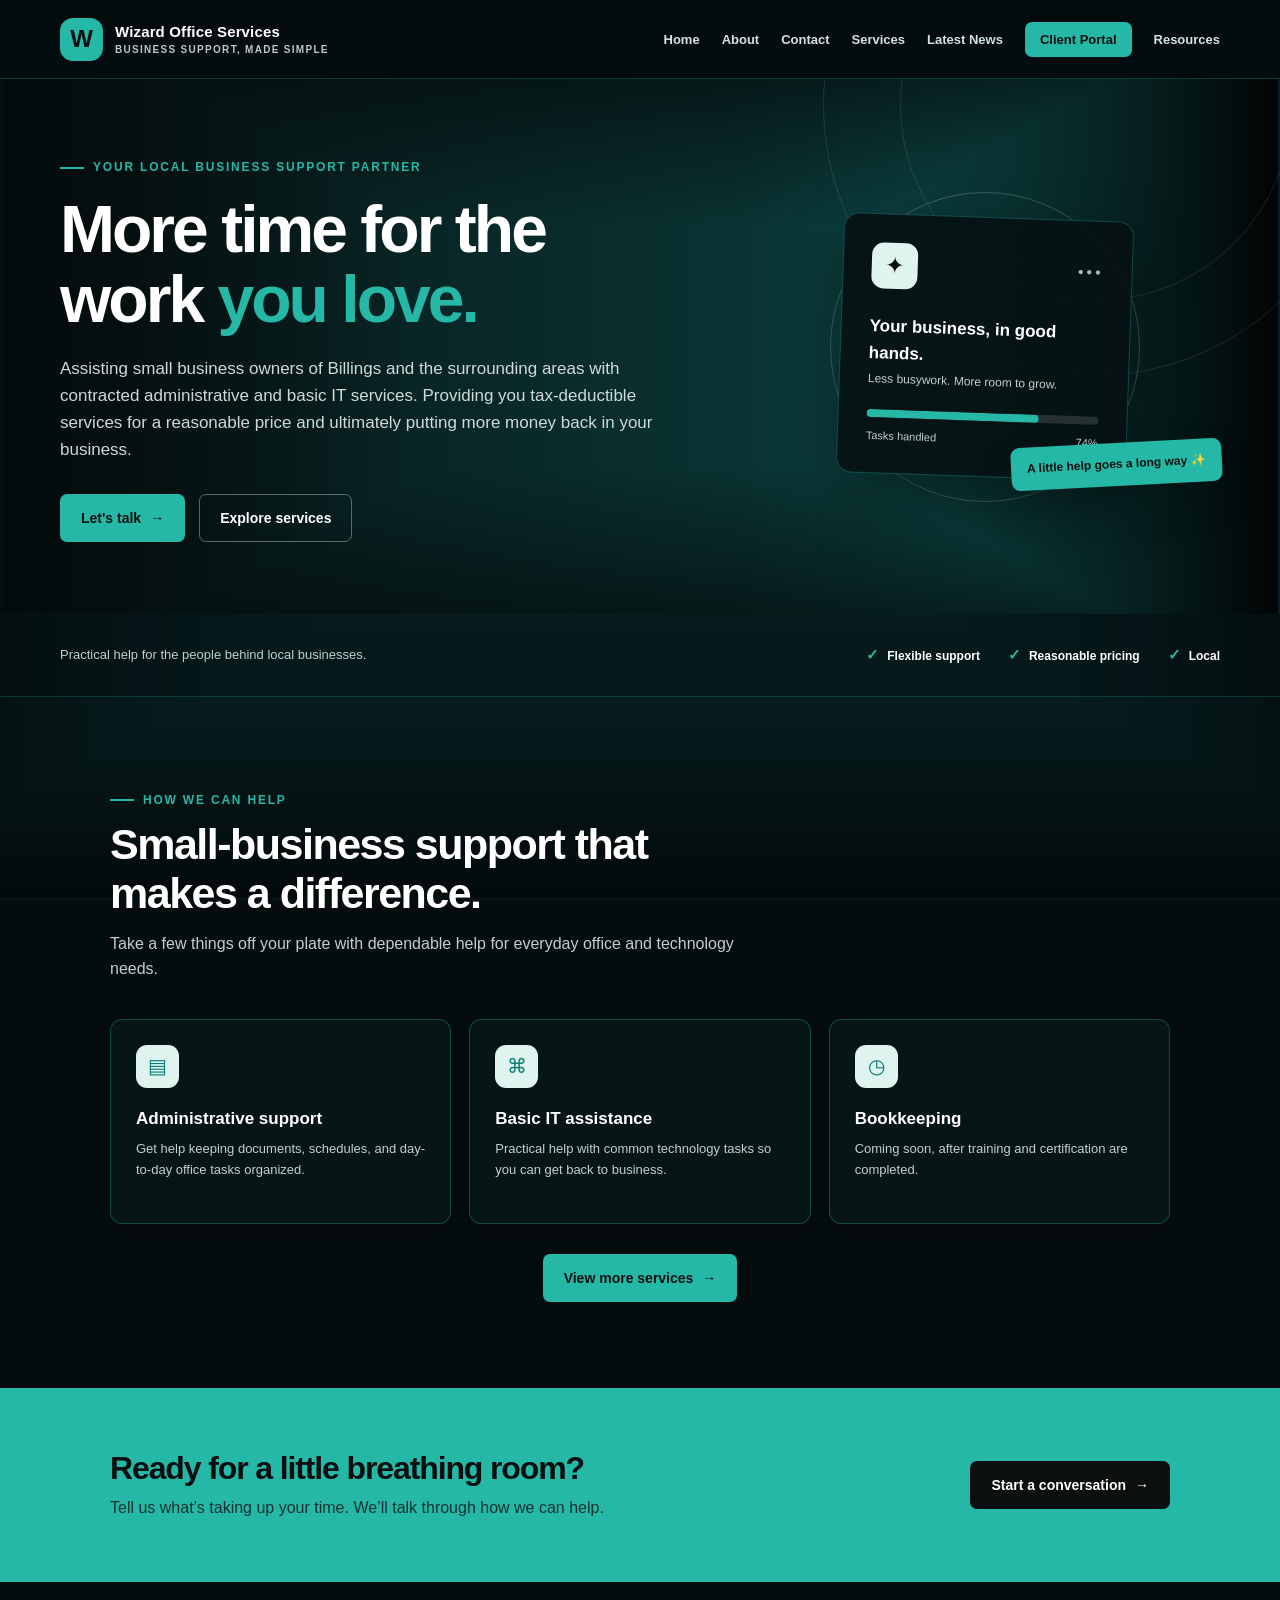
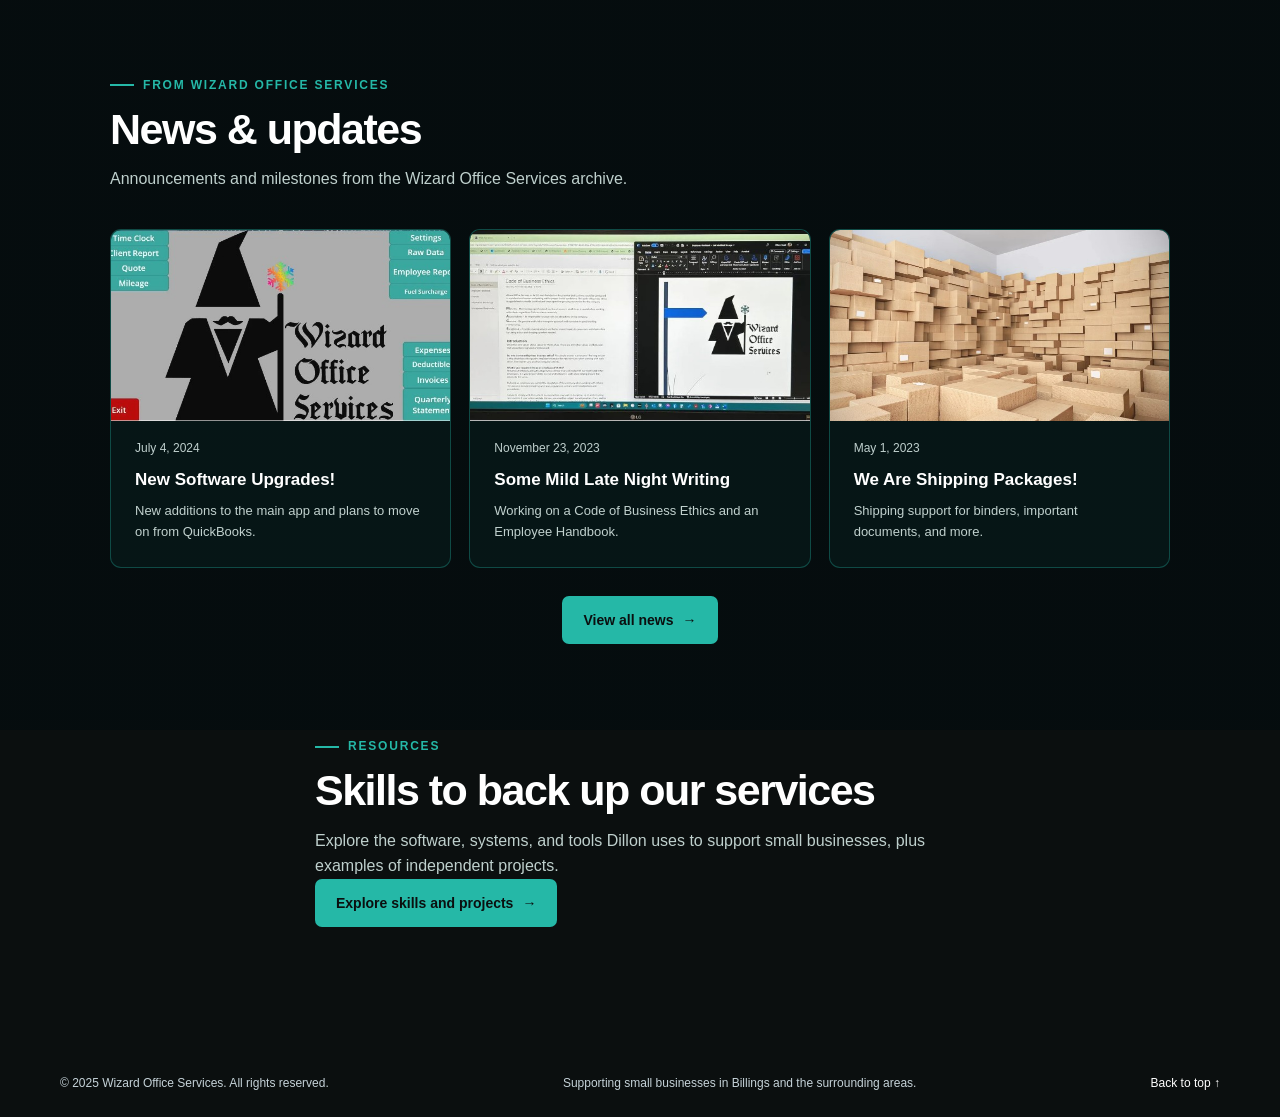
==== index.html @ 4bf874f5 "Add files via upload" ====
<!DOCTYPE html>
<html lang="en">
<head>
	<meta charset="UTF-8">
	<meta name="viewport" content="width=device-width, initial-scale=1.0">
	<meta name="theme-color" content="#0b0f0f">
	<meta name="description" content="Practical, reasonably priced administrative and basic IT support for small businesses in Billings and the surrounding areas.">
	<title>Wizard Office Services | Support for Small Business</title>
	<style>
		:root {
			--navy: #0b0f0f;
			--teal: #25b8a7;
			--ink: #161d1c;
			--muted: #64706f;
			--paper: #f4f7f6;
			--white: #fff;
			--line: #dce7e4;
			--shadow: 0 18px 45px rgba(0, 0, 0, .12);
		}
		* { box-sizing: border-box; }
		html { scroll-behavior: smooth; scroll-padding-top: 90px; }
		body { margin: 0; color: #edf7f5; background: var(--navy) url("assets/Webbgrd1.png") center / cover fixed; font-family: "Segoe UI", Arial, sans-serif; line-height: 1.6; }
		a { color: inherit; }
		.topbar { position: sticky; top: 0; z-index: 10; background: rgba(4,12,14,.94); border-bottom: 1px solid rgba(37,184,167,.28); backdrop-filter: blur(12px); }
		.nav-wrap { width: min(1160px, calc(100% - 48px)); min-height: 78px; margin: auto; display: flex; align-items: center; justify-content: space-between; gap: 24px; }
		.brand { display: flex; align-items: center; gap: 12px; text-decoration: none; flex-shrink: 0; }
		.brand-mark { width: 43px; height: 43px; display: grid; place-items: center; border-radius: 13px; color: var(--navy); background: var(--teal); font-size: 24px; font-weight: 800; }
		.brand-name { color: var(--white); font-size: 15px; font-weight: 800; line-height: 1.15; letter-spacing: .01em; }
		.brand-name span { display: block; margin-top: 4px; color: #b7cac6; font-size: 10px; font-weight: 600; letter-spacing: .13em; text-transform: uppercase; }
		.nav-links { display: flex; align-items: center; gap: 22px; margin: 0; padding: 0; list-style: none; }
		.nav-links a { color: #d5e3e0; font-size: 13px; font-weight: 650; text-decoration: none; white-space: nowrap; transition: color .2s; }
		.nav-links a:hover, .nav-links a:focus-visible { color: var(--teal); }
		.nav-links .portal-link { padding: 10px 15px; color: var(--navy); background: var(--teal); border-radius: 7px; }
		.nav-links .portal-link:hover, .nav-links .portal-link:focus-visible { color: var(--navy); background: var(--teal); }
		.hero { position: relative; overflow: hidden; color: var(--white); background-color: var(--navy); background-image: linear-gradient(90deg, rgba(5,12,13,.92) 0%, rgba(5,12,13,.68) 58%, rgba(5,12,13,.28) 100%), url("assets/Webbgrd1.png"); background-position: center; background-size: cover; }
		.hero::before, .hero::after { position: absolute; content: ""; border: 1px solid rgba(255,255,255,.1); border-radius: 50%; pointer-events: none; }
		.hero::before { width: 540px; height: 540px; right: -85px; top: -245px; }
		.hero::after { width: 390px; height: 390px; right: -12px; top: -170px; }
		.hero-inner { position: relative; z-index: 1; width: min(1160px, calc(100% - 48px)); min-height: 510px; margin: auto; display: grid; grid-template-columns: 1.15fr .85fr; align-items: center; gap: 54px; padding: 72px 0; }
		.eyebrow { display: inline-flex; align-items: center; gap: 9px; color: var(--teal); font-size: 12px; font-weight: 750; letter-spacing: .15em; text-transform: uppercase; }
		.eyebrow::before { width: 24px; height: 2px; content: ""; background: currentColor; }
		h1 { max-width: 650px; margin: 17px 0 20px; font-size: clamp(42px, 5.2vw, 66px); line-height: 1.06; letter-spacing: -.045em; }
		h1 em { color: var(--teal); font-style: normal; }
		.hero-copy { max-width: 600px; margin: 0; color: #cfdad8; font-size: 17px; }
		.hero-actions { display: flex; flex-wrap: wrap; align-items: center; gap: 14px; margin-top: 31px; }
		.button { display: inline-flex; min-height: 48px; align-items: center; justify-content: center; gap: 9px; padding: 0 20px; border: 1px solid transparent; border-radius: 7px; font-size: 14px; font-weight: 750; text-decoration: none; transition: transform .2s, background .2s; }
		.button:hover { transform: translateY(-2px); }
		.button-gold { color: var(--navy); background: var(--teal); }
		.button-gold:hover { background: #70d5c7; }
		.button-outline { color: var(--white); border-color: rgba(255,255,255,.34); }
		.button-outline:hover { background: rgba(255,255,255,.09); }
		.hero-art { position: relative; min-height: 340px; display: grid; place-items: center; }
		.orbit { position: absolute; width: 310px; height: 310px; border: 1px solid rgba(255,255,255,.2); border-radius: 50%; }
		.orbit::before, .orbit::after { position: absolute; content: ""; border: 1px solid rgba(255,255,255,.13); border-radius: 50%; }
		.orbit::before { inset: 30px; }.orbit::after { inset: 62px; }
		.art-card { position: relative; width: min(290px, 85%); padding: 28px; color: var(--white); background: rgba(7,18,19,.92); border: 1px solid rgba(37,184,167,.32); border-radius: 15px; box-shadow: 0 25px 60px rgba(0,0,0,.35); transform: rotate(2deg); }
		.art-top { display: flex; align-items: center; justify-content: space-between; margin-bottom: 24px; }
		.art-icon { width: 46px; height: 46px; display: grid; place-items: center; color: var(--navy); background: #dff4ef; border-radius: 12px; font-size: 23px; }
		.art-dots { color: #a7b5bb; letter-spacing: 3px; }
		.art-card strong { display: block; font-size: 17px; }
		.art-card p { margin: 3px 0 20px; color: #bfd0cd; font-size: 12px; }
		.progress { height: 8px; overflow: hidden; background: rgba(255,255,255,.12); border-radius: 8px; }
		.progress span { display: block; width: 74%; height: 100%; background: var(--teal); border-radius: inherit; }
		.art-foot { display: flex; justify-content: space-between; margin-top: 10px; color: #bfd0cd; font-size: 11px; }
		.floating-note { position: absolute; right: -2px; bottom: 30px; padding: 12px 16px; color: var(--navy); background: var(--teal); border-radius: 9px; box-shadow: var(--shadow); font-size: 12px; font-weight: 750; transform: rotate(-3deg); }
		.trust-strip { background: rgba(4,12,14,.86); border-bottom: 1px solid rgba(37,184,167,.22); }
		.trust-inner { width: min(1160px, calc(100% - 48px)); min-height: 82px; margin: auto; display: flex; align-items: center; justify-content: space-between; gap: 20px; }
		.trust-inner p { margin: 0; color: #bfd0cd; font-size: 13px; }
		.trust-points { display: flex; flex-wrap: wrap; gap: 28px; color: var(--white); font-size: 12px; font-weight: 750; }
		.trust-points span::before { margin-right: 8px; color: var(--teal); content: "✓"; font-size: 15px; }
		section.content-section { padding: 86px 24px; }
		.section-inner { width: min(1060px, 100%); margin: auto; }
		.section-heading { max-width: 650px; margin-bottom: 37px; }
		.section-heading .eyebrow { color: var(--teal); }
		h2 { margin: 10px 0 12px; color: var(--white); font-size: clamp(30px, 4vw, 43px); line-height: 1.15; letter-spacing: -.035em; }
		.section-heading p { margin: 0; color: #bfd0cd; font-size: 16px; }
		.services { background: linear-gradient(rgba(4,12,14,.78), rgba(4,12,14,.78)), url("assets/Webbgrd1.png") center / cover fixed; }
		.service-grid { display: grid; grid-template-columns: repeat(3, 1fr); gap: 18px; }
		.service-card { min-height: 205px; padding: 25px; border: 1px solid rgba(37,184,167,.32); border-radius: 12px; background: rgba(8,24,24,.82); box-shadow: 0 12px 30px rgba(0,0,0,.18); transition: box-shadow .2s, transform .2s; }
		.service-card:hover { box-shadow: var(--shadow); transform: translateY(-3px); }
		.service-icon { width: 43px; height: 43px; display: grid; place-items: center; margin-bottom: 17px; color: #087c74; background: #dff4ef; border-radius: 11px; font-size: 20px; }
		.service-card h3 { margin: 0 0 7px; color: var(--white); font-size: 17px; }
		.service-card p { margin: 0; color: #c1d1ce; font-size: 13px; }
		.services-more { display: flex; justify-content: center; margin-top: 30px; }
		.services-more .button { color: var(--navy); background: var(--teal); }
		.services-more .button:hover { background: #70d5c7; }
		.cta { padding: 62px 24px; color: var(--navy); background: var(--teal); }
		.cta-inner { width: min(1060px, 100%); margin: auto; display: flex; align-items: center; justify-content: space-between; gap: 28px; }
		.cta h2 { margin: 0 0 8px; color: var(--navy); font-size: 32px; }
		.cta p { margin: 0; color: #17332f; }
		.cta .button { flex-shrink: 0; color: var(--white); background: var(--navy); }
		.resources { background: linear-gradient(rgba(4,12,14,.82), rgba(4,12,14,.82)), url("assets/Webbgrd1.png") center / cover fixed; }
		.resource-grid { display: grid; grid-template-columns: repeat(3, 1fr); gap: 18px; }
		.resource-card { overflow: hidden; padding: 24px; border: 1px solid rgba(37,184,167,.32); border-radius: 11px; background: rgba(8,24,24,.84); text-decoration: none; }
		.resource-card:hover { border-color: var(--teal); background: rgba(12,40,38,.92); }
		.resource-card img { display: block; width: calc(100% + 48px); aspect-ratio: 16 / 9; margin: -24px -24px 18px; object-fit: cover; }
		.resource-card time { display: block; margin-bottom: 8px; color: #bfcfcd; font-size: 12px; }
		.resource-card small { color: var(--teal); font-weight: 750; letter-spacing: .08em; text-transform: uppercase; }
		.resource-card h3 { margin: 8px 0; color: var(--white); font-size: 17px; }
		.resource-card p { margin: 0; color: #c1d1ce; font-size: 13px; }
		.news-more { display: flex; justify-content: center; margin-top: 28px; }
		.news-more .button { color: var(--navy); background: var(--teal); }
		footer { padding: 24px; color: #c5d2d8; background: var(--navy); }
		.footer-inner { width: min(1160px, 100%); margin: auto; display: flex; align-items: center; justify-content: space-between; gap: 18px; font-size: 12px; }
		.footer-inner p { margin: 0; }
		.footer-inner a { color: var(--white); text-decoration: none; }
		@media (max-width: 980px) {
			.nav-wrap { width: min(100% - 32px, 1160px); flex-wrap: wrap; padding: 12px 0; }
			.nav-links { order: 2; width: 100%; justify-content: center; gap: 18px; overflow-x: auto; padding: 3px 0; }
			.nav-links a { font-size: 12px; }
			.hero-inner { grid-template-columns: 1.1fr .9fr; gap: 20px; }
			.trust-inner { align-items: flex-start; flex-direction: column; justify-content: center; padding: 20px 0; }
		}
		@media (max-width: 700px) {
			html { scroll-padding-top: 116px; }
			.nav-wrap { gap: 8px; }
			.nav-links { justify-content: flex-start; gap: 17px; }
			.hero-inner { width: min(100% - 40px, 560px); grid-template-columns: 1fr; padding: 64px 0 46px; }
			.hero-art { min-height: 270px; }
			.orbit { width: 250px; height: 250px; }
			.floating-note { right: 7%; bottom: 10px; }
			.trust-inner { width: min(100% - 40px, 560px); }
			.trust-points { gap: 12px 20px; }
			section.content-section { padding: 64px 20px; }
			.service-grid, .resource-grid { grid-template-columns: 1fr; }
			.service-card { min-height: auto; }
			.cta-inner { align-items: flex-start; flex-direction: column; }
			.footer-inner { align-items: flex-start; flex-direction: column; }
		}
		@media (prefers-reduced-motion: reduce) { *, *::before, *::after { scroll-behavior: auto !important; transition-duration: .01ms !important; } }
	</style>
</head>
<body>
	<header class="topbar">
		<nav class="nav-wrap" aria-label="Main navigation">
			<a class="brand" href="#home" aria-label="Wizard Office Services home">
				<span class="brand-mark" aria-hidden="true">W</span>
				<span class="brand-name">Wizard Office Services<span>Business support, made simple</span></span>
			</a>
			<ul class="nav-links">
				<li><a href="#home">Home</a></li>
				<li><a href="about.html">About</a></li>
				<li><a href="contact.html">Contact</a></li>
				<li><a href="services.html">Services</a></li>
				<li><a href="news.html">Latest News</a></li>
				<li><a class="portal-link" href="#client-portal">Client Portal</a></li>
				<li><a href="resources.html">Resources</a></li>
			</ul>
		</nav>
	</header>

	<main>
		<section class="hero" id="home">
			<div class="hero-inner">
				<div>
					<span class="eyebrow">Your local business support partner</span>
					<h1>More time for the work <em>you love.</em></h1>
					<p class="hero-copy">Assisting small business owners of Billings and the surrounding areas with contracted administrative and basic IT services. Providing you tax-deductible services for a reasonable price and ultimately putting more money back in your business.</p>
					<div class="hero-actions">
						<a class="button button-gold" href="contact.html">Let's talk <span aria-hidden="true">→</span></a>
						<a class="button button-outline" href="#services">Explore services</a>
					</div>
				</div>
				<div class="hero-art" aria-hidden="true">
					<div class="orbit"></div>
					<div class="art-card">
						<div class="art-top"><span class="art-icon">✦</span><span class="art-dots">•••</span></div>
						<strong>Your business, in good hands.</strong>
						<p>Less busywork. More room to grow.</p>
						<div class="progress"><span></span></div>
						<div class="art-foot"><span>Tasks handled</span><span>74%</span></div>
					</div>
					<div class="floating-note">A little help goes a long way ✨</div>
				</div>
			</div>
		</section>

		<div class="trust-strip">
			<div class="trust-inner">
				<p>Practical help for the people behind local businesses.</p>
				<div class="trust-points"><span>Flexible support</span><span>Reasonable pricing</span><span>Local</span></div>
			</div>
		</div>

		<section class="content-section services" id="services">
			<div class="section-inner">
				<div class="section-heading">
					<span class="eyebrow">How we can help</span>
					<h2>Small-business support that makes a difference.</h2>
					<p>Take a few things off your plate with dependable help for everyday office and technology needs.</p>
				</div>
				<div class="service-grid">
					<article class="service-card"><span class="service-icon" aria-hidden="true">▤</span><h3>Administrative support</h3><p>Get help keeping documents, schedules, and day-to-day office tasks organized.</p></article>
					<article class="service-card"><span class="service-icon" aria-hidden="true">⌘</span><h3>Basic IT assistance</h3><p>Practical help with common technology tasks so you can get back to business.</p></article>
					<article class="service-card"><span class="service-icon" aria-hidden="true">◷</span><h3>Bookkeeping</h3><p>Coming soon, after training and certification are completed.</p></article>
				</div>
				<div class="services-more"><a class="button" href="services.html">View more services <span aria-hidden="true">→</span></a></div>
			</div>
		</section>

		<section class="cta" id="client-portal">
			<div class="cta-inner">
				<div><h2>Ready for a little breathing room?</h2><p>Tell us what’s taking up your time. We’ll talk through how we can help.</p></div>
				<a class="button" href="contact.html">Start a conversation <span aria-hidden="true">→</span></a>
			</div>
		</section>

		<section class="content-section resources" id="latest-news">
			<div class="section-inner">
				<div class="section-heading">
					<span class="eyebrow">From Wizard Office Services</span>
					<h2>News &amp; updates</h2>
					<p>Announcements and milestones from the Wizard Office Services archive.</p>
				</div>
				<div class="resource-grid">
					<a class="resource-card" href="news.html#software-upgrades"><img src="assets/news-software.jpg" alt="" loading="lazy"><time datetime="2024-07-04">July 4, 2024</time><h3>New Software Upgrades!</h3><p>New additions to the main app and plans to move on from QuickBooks.</p></a>
					<a class="resource-card" href="news.html#late-night-writing"><img src="assets/news-handbook.jpg" alt="" loading="lazy"><time datetime="2023-11-23">November 23, 2023</time><h3>Some Mild Late Night Writing</h3><p>Working on a Code of Business Ethics and an Employee Handbook.</p></a>
					<a class="resource-card" href="news.html#shipping-packages"><img src="assets/news-shipping.jpg" alt="" loading="lazy"><time datetime="2023-05-01">May 1, 2023</time><h3>We Are Shipping Packages!</h3><p>Shipping support for binders, important documents, and more.</p></a>
				</div>
				<div class="news-more"><a class="button" href="news.html">View all news <span aria-hidden="true">→</span></a></div>
			</div>
		</section>

		<section class="content-section" id="resources" style="padding-top: 0;">
			<div class="section-inner section-heading">
				<span class="eyebrow">Resources</span>
				<h2>Skills to back up our services</h2>
				<p>Explore the software, systems, and tools Dillon uses to support small businesses, plus examples of independent projects.</p>
				<a class="button button-gold" href="resources.html">Explore skills and projects <span aria-hidden="true">→</span></a>
			</div>
		</section>

	</main>

	<footer>
		<div class="footer-inner">
			<p>© <span id="year">2025</span> Wizard Office Services. All rights reserved.</p>
			<p>Supporting small businesses in Billings and the surrounding areas.</p>
			<a href="#home">Back to top ↑</a>
		</div>
	</footer>
</body>
</html>
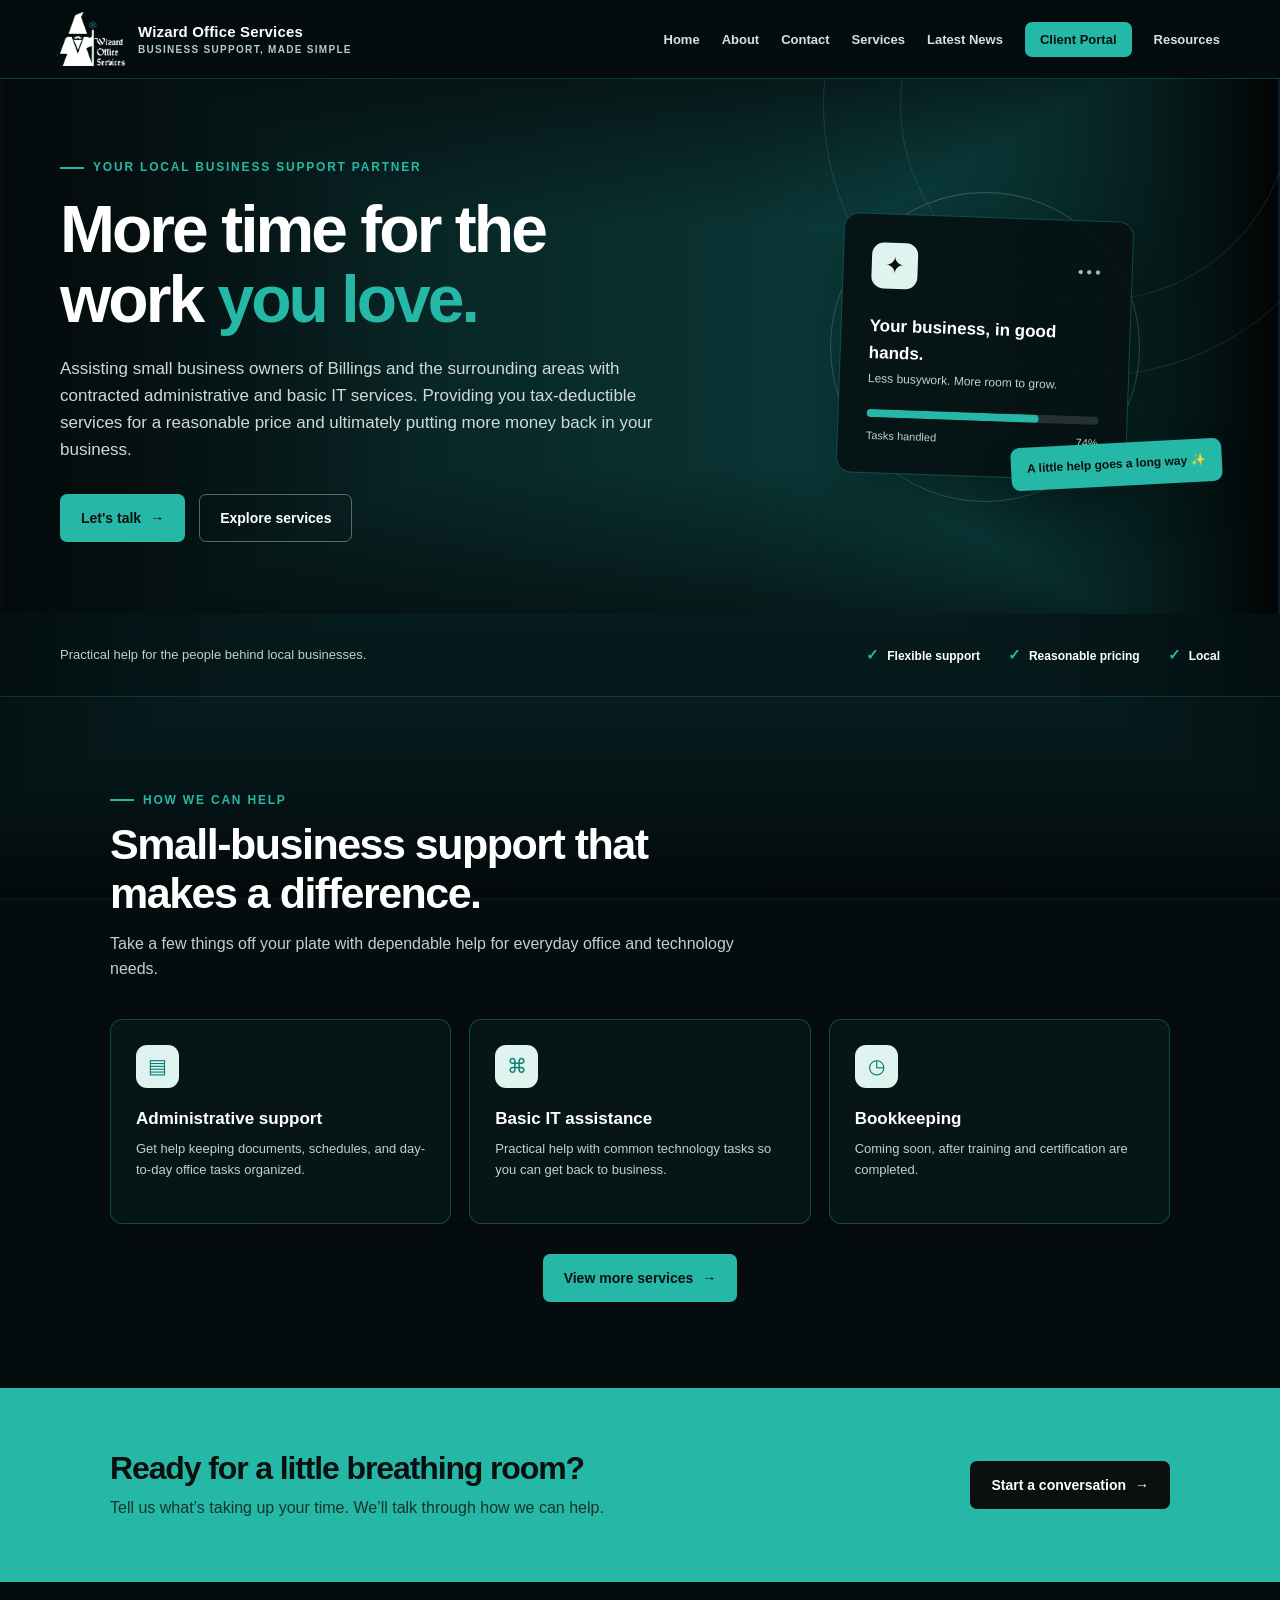
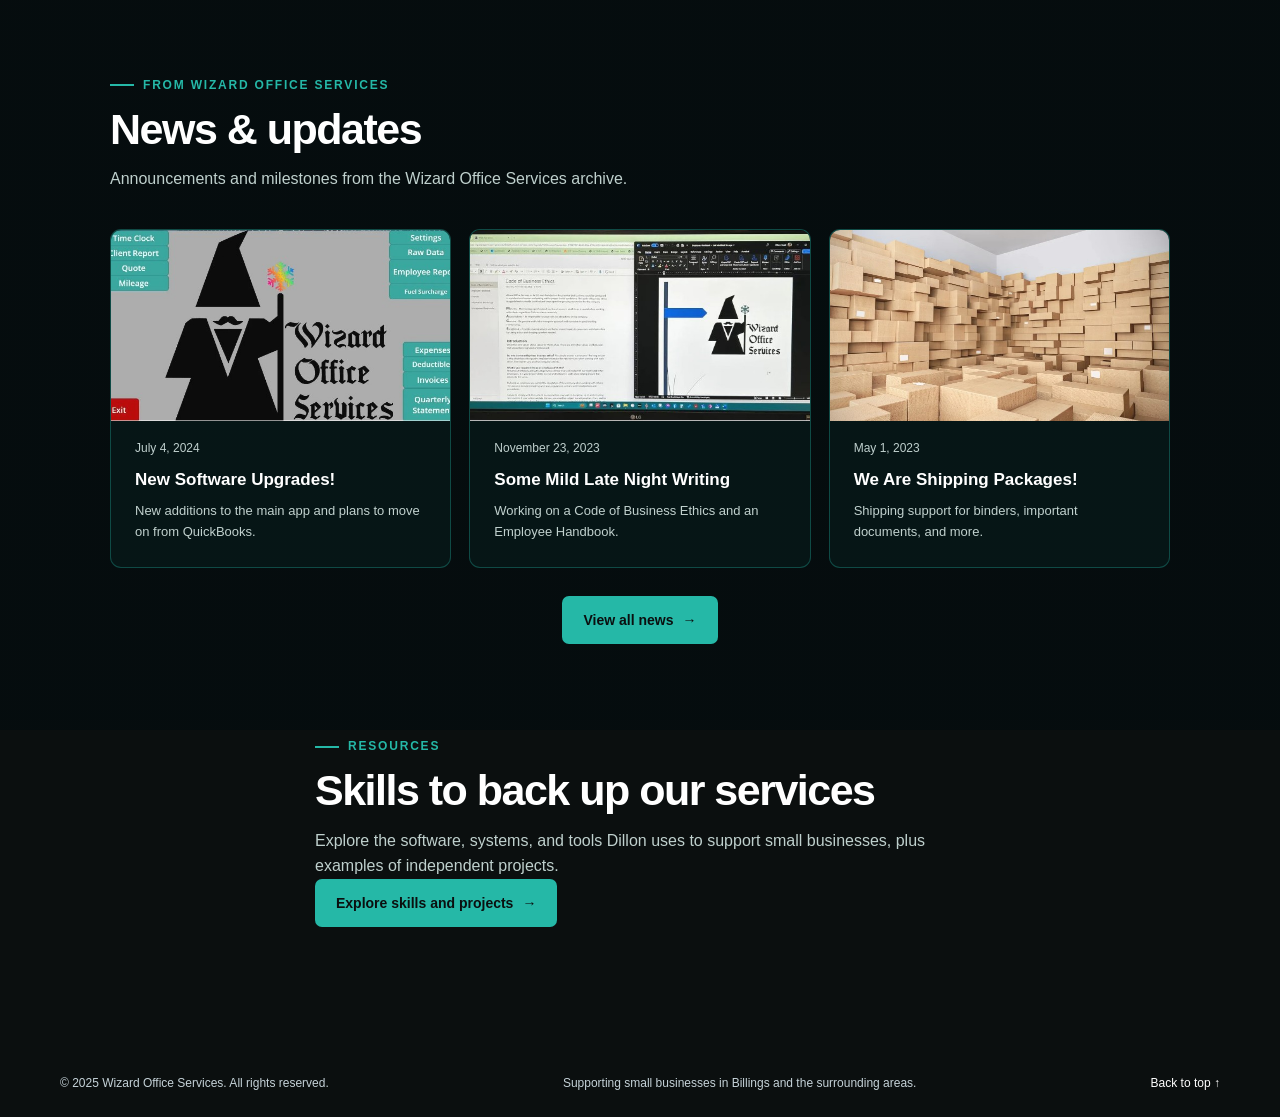
==== commit 677945b7: "Add files via upload" ====
--- a/index.html
+++ b/index.html
@@ -24,7 +24,7 @@
 		.topbar { position: sticky; top: 0; z-index: 10; background: rgba(4,12,14,.94); border-bottom: 1px solid rgba(37,184,167,.28); backdrop-filter: blur(12px); }
 		.nav-wrap { width: min(1160px, calc(100% - 48px)); min-height: 78px; margin: auto; display: flex; align-items: center; justify-content: space-between; gap: 24px; }
 		.brand { display: flex; align-items: center; gap: 12px; text-decoration: none; flex-shrink: 0; }
-		.brand-mark { width: 43px; height: 43px; display: grid; place-items: center; border-radius: 13px; color: var(--navy); background: var(--teal); font-size: 24px; font-weight: 800; }
+		.brand-logo { display: block; width: 66px; height: 54px; flex: 0 0 66px; object-fit: contain; }
 		.brand-name { color: var(--white); font-size: 15px; font-weight: 800; line-height: 1.15; letter-spacing: .01em; }
 		.brand-name span { display: block; margin-top: 4px; color: #b7cac6; font-size: 10px; font-weight: 600; letter-spacing: .13em; text-transform: uppercase; }
 		.nav-links { display: flex; align-items: center; gap: 22px; margin: 0; padding: 0; list-style: none; }
@@ -134,7 +134,7 @@
 	<header class="topbar">
 		<nav class="nav-wrap" aria-label="Main navigation">
 			<a class="brand" href="#home" aria-label="Wizard Office Services home">
-				<span class="brand-mark" aria-hidden="true">W</span>
+				<img class="brand-logo" src="assets/WBG1.png" data-logo-theme="dark" data-logo-dark="assets/WBG1.png" data-logo-dark-pride="assets/WBG%20PRIDE.png" data-logo-light="assets/BBG1.png" data-logo-light-pride="assets/BBG%20PRIDE.png" alt="">
 				<span class="brand-name">Wizard Office Services<span>Business support, made simple</span></span>
 			</a>
 			<ul class="nav-links">
@@ -143,7 +143,7 @@
 				<li><a href="contact.html">Contact</a></li>
 				<li><a href="services.html">Services</a></li>
 				<li><a href="news.html">Latest News</a></li>
-				<li><a class="portal-link" href="#client-portal">Client Portal</a></li>
+				<li><a class="portal-link" href="client.html">Client Portal</a></li>
 				<li><a href="resources.html">Resources</a></li>
 			</ul>
 		</nav>
@@ -198,7 +198,7 @@
 			</div>
 		</section>
 
-		<section class="cta" id="client-portal">
+		<section class="cta">
 			<div class="cta-inner">
 				<div><h2>Ready for a little breathing room?</h2><p>Tell us what’s taking up your time. We’ll talk through how we can help.</p></div>
 				<a class="button" href="contact.html">Start a conversation <span aria-hidden="true">→</span></a>
@@ -239,5 +239,6 @@
 			<a href="#home">Back to top ↑</a>
 		</div>
 	</footer>
+<script src="assets/logo-theme.js"></script>
 </body>
 </html>
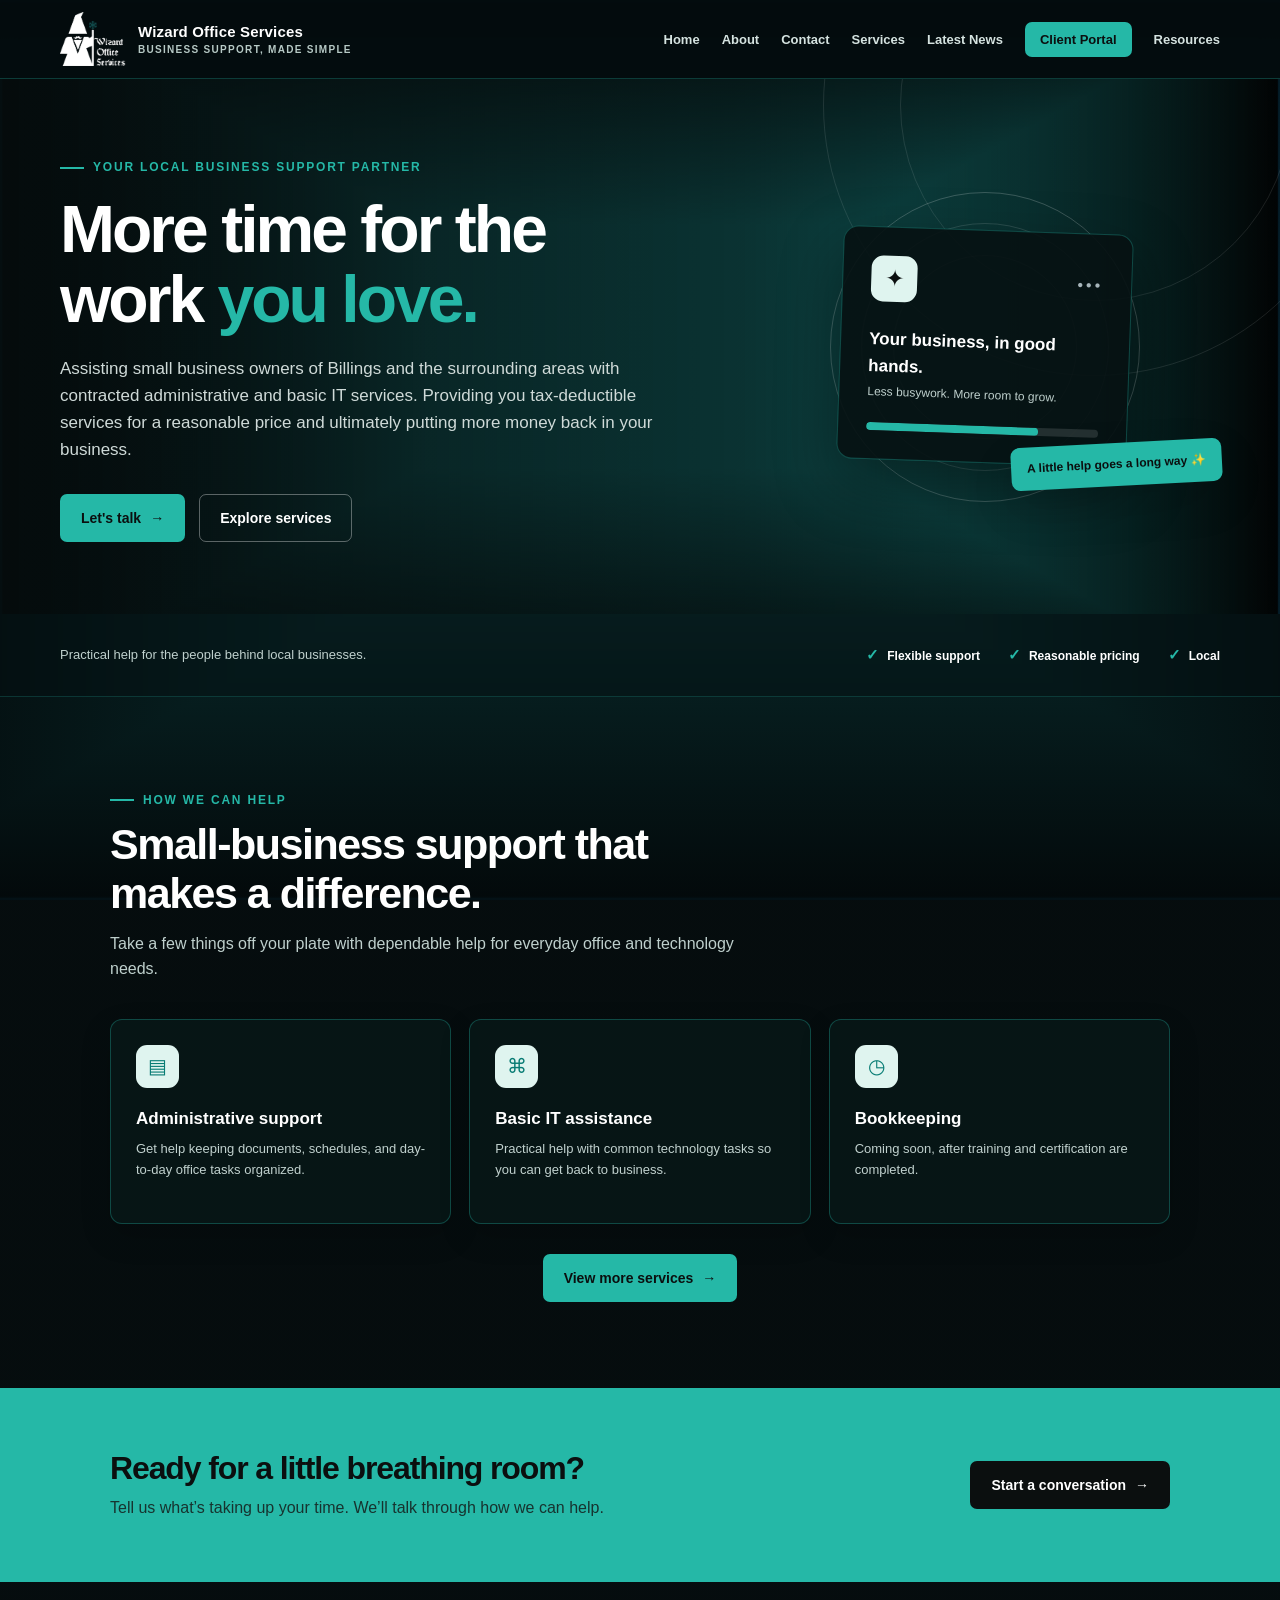
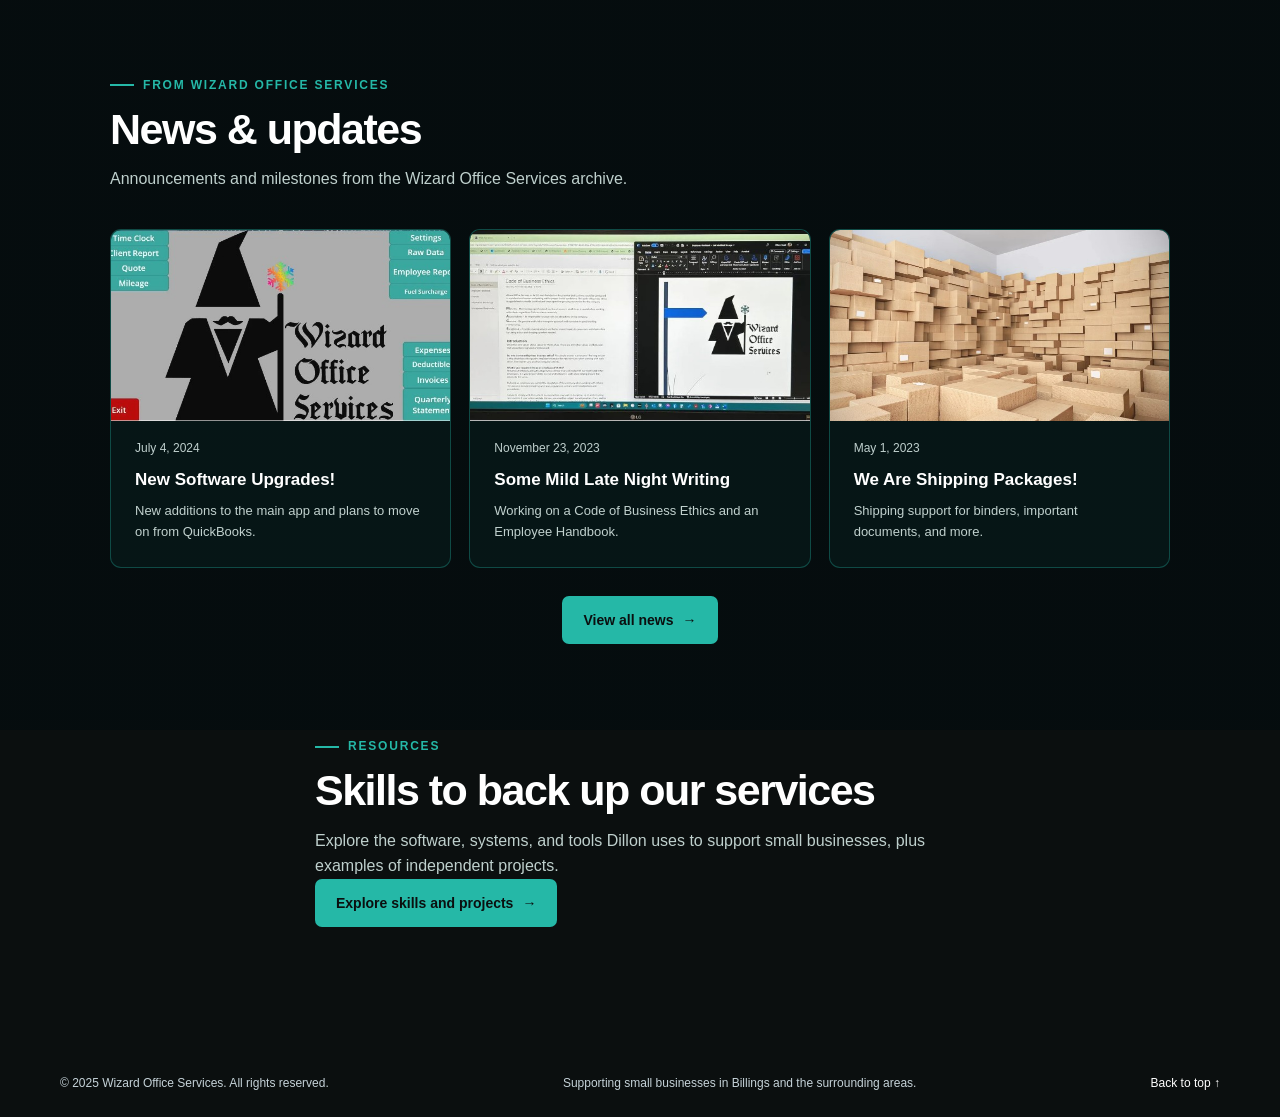
==== commit c633ffac: "Update fmt.Println output from 'Hello' to 'Goodbye'" ====
--- a/index.html
+++ b/index.html
@@ -168,7 +168,7 @@
 						<strong>Your business, in good hands.</strong>
 						<p>Less busywork. More room to grow.</p>
 						<div class="progress"><span></span></div>
-						<div class="art-foot"><span>Tasks handled</span><span>74%</span></div>
+						
 					</div>
 					<div class="floating-note">A little help goes a long way ✨</div>
 				</div>
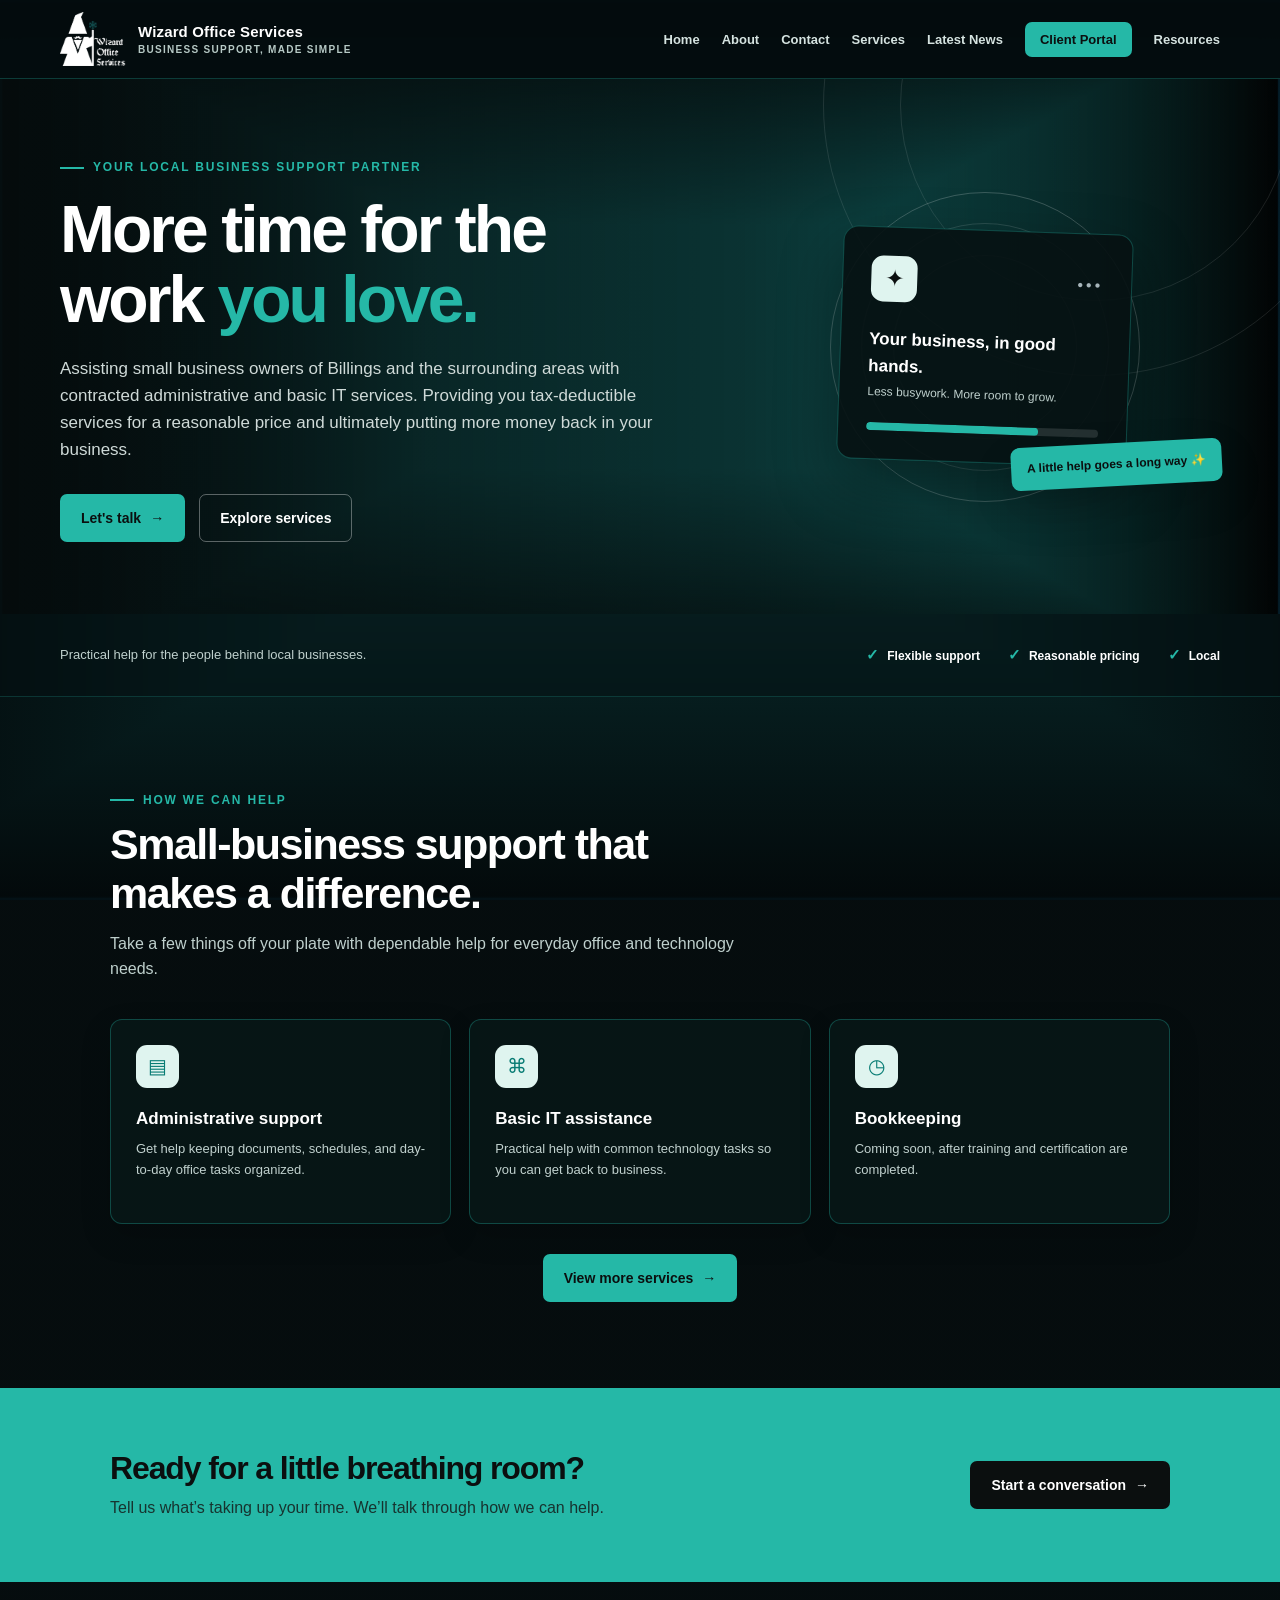
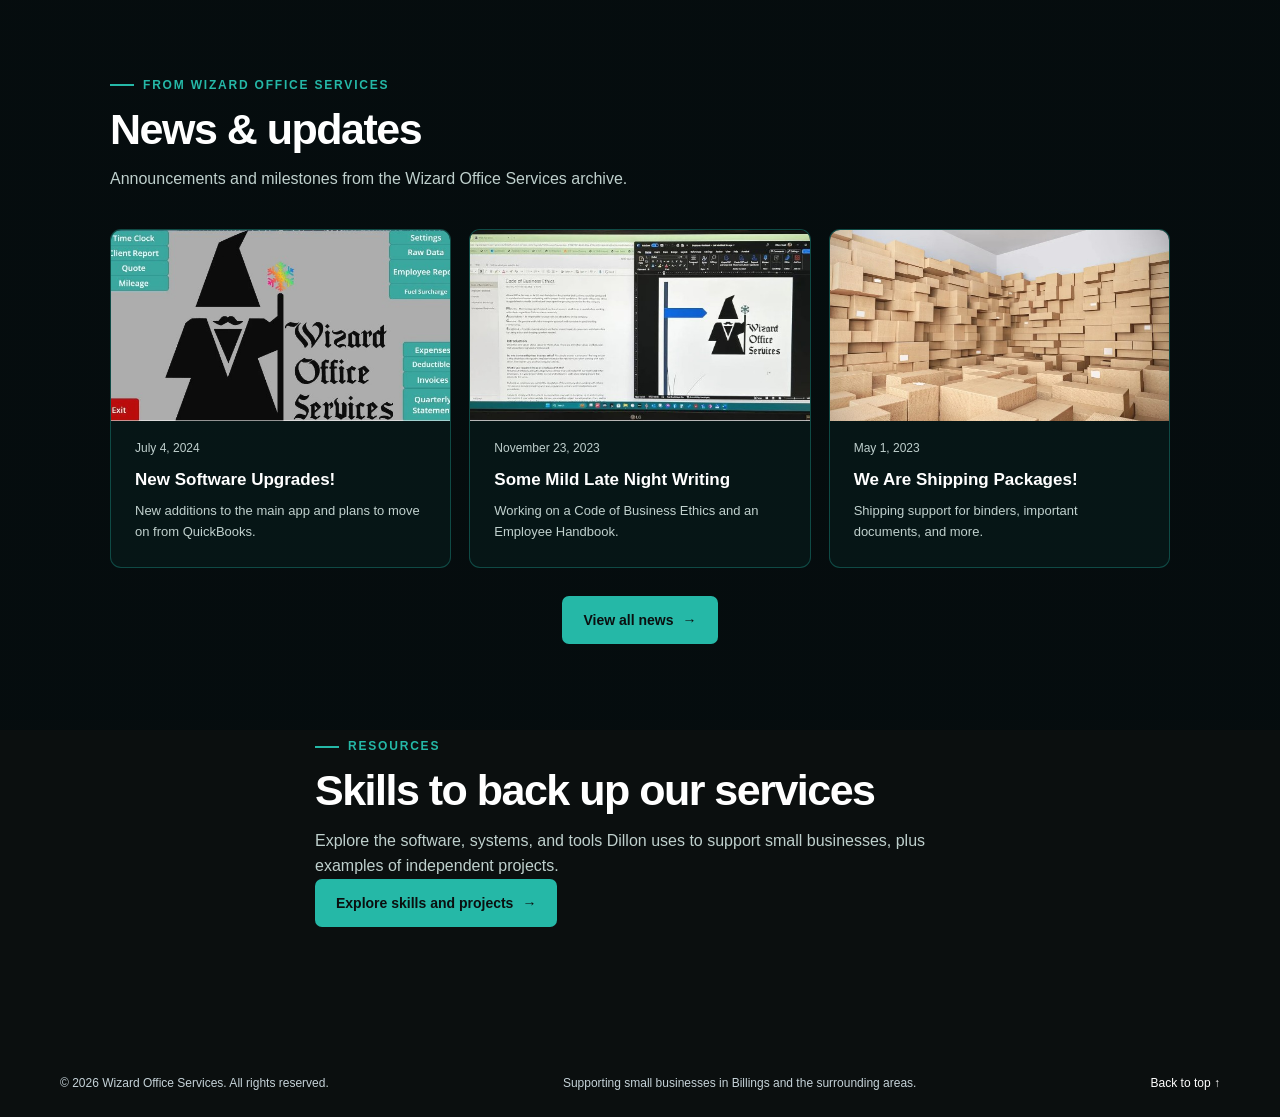
==== commit 38e0fd3f: "Update print statement from 'Hello' to 'Goodbye'" ====
--- a/index.html
+++ b/index.html
@@ -234,7 +234,7 @@
 
 	<footer>
 		<div class="footer-inner">
-			<p>© <span id="year">2025</span> Wizard Office Services. All rights reserved.</p>
+			<p>© <span id="year">2026</span> Wizard Office Services. All rights reserved.</p>
 			<p>Supporting small businesses in Billings and the surrounding areas.</p>
 			<a href="#home">Back to top ↑</a>
 		</div>
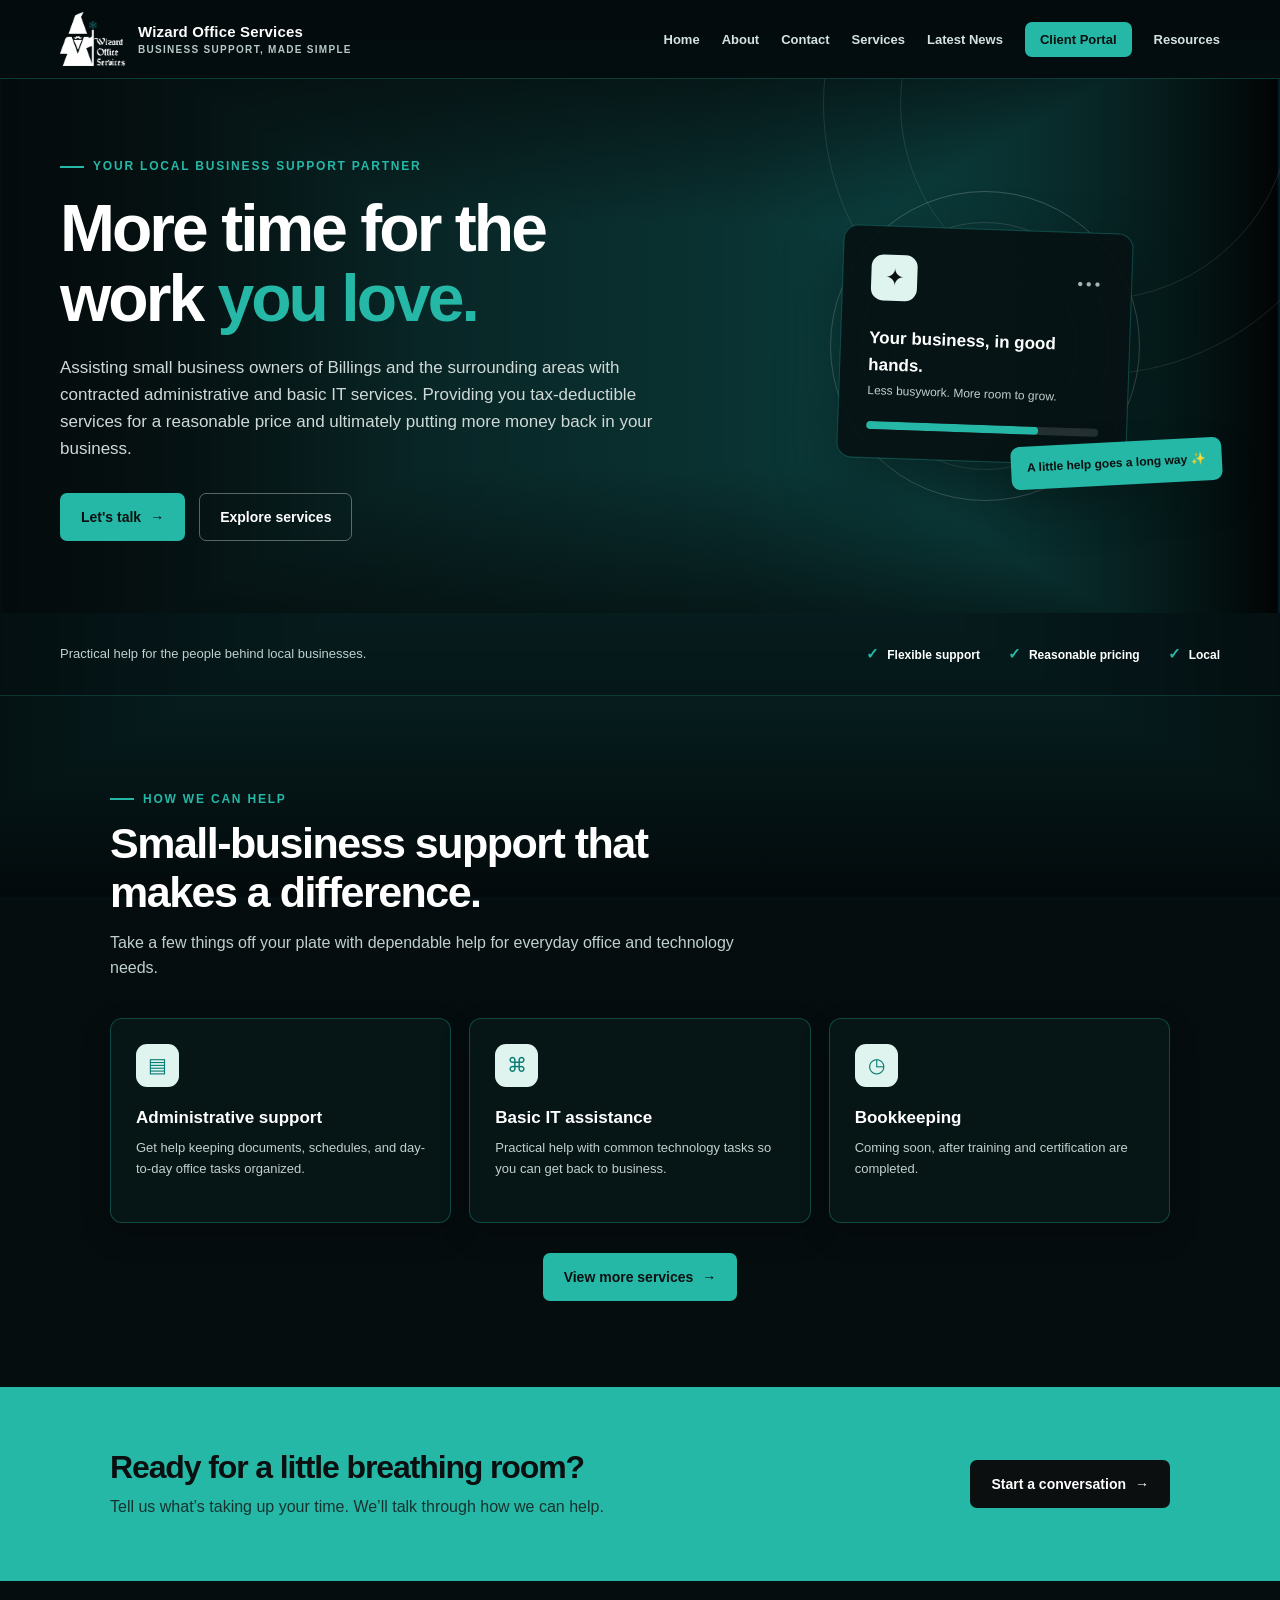
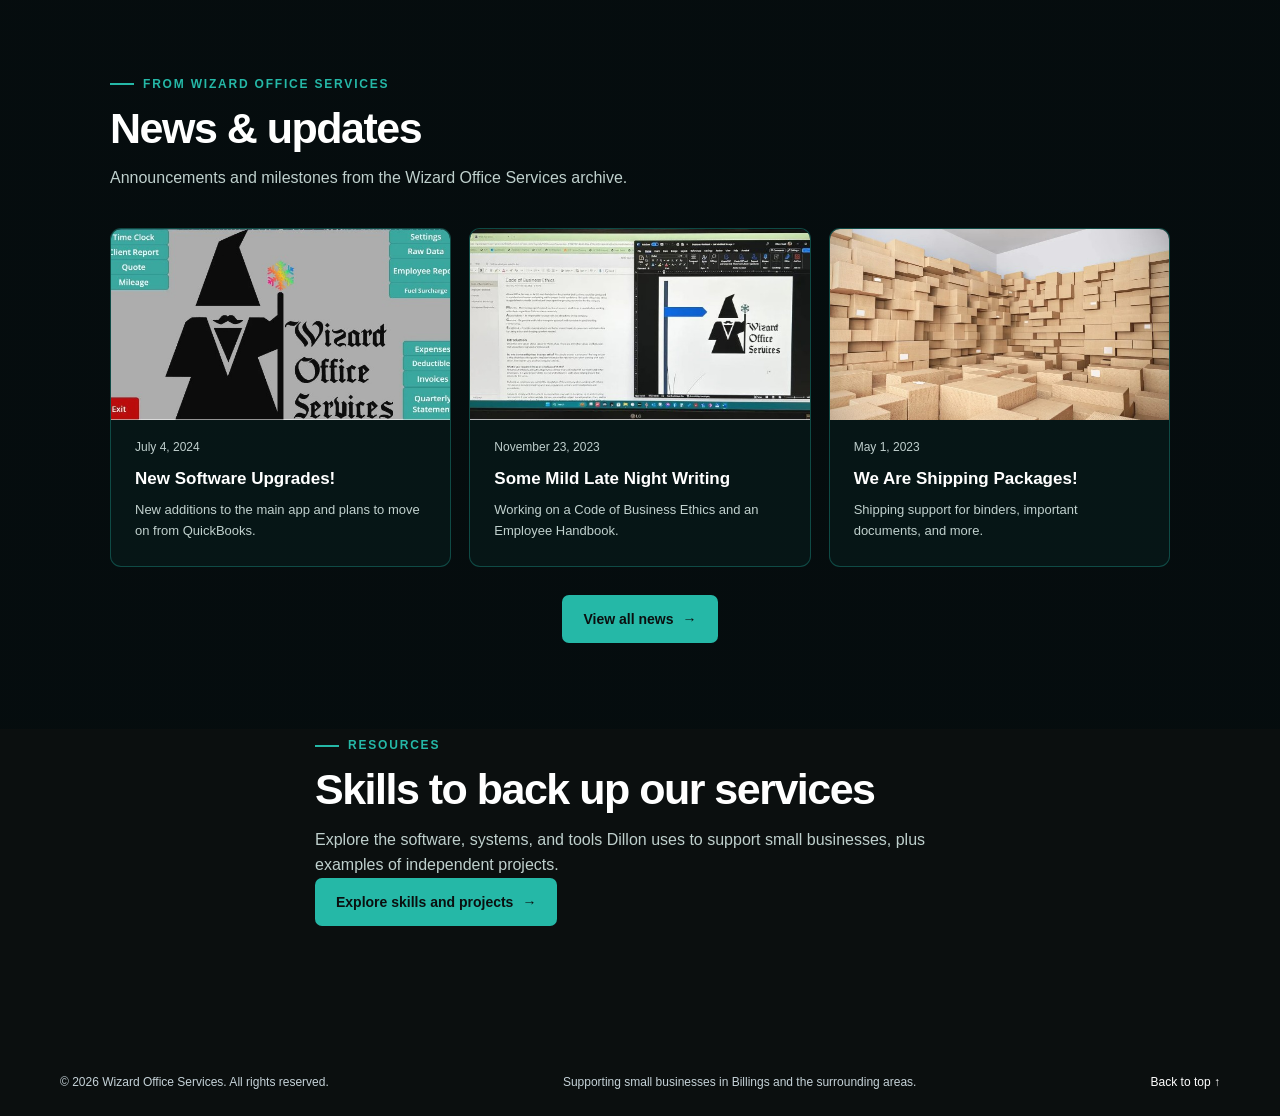
==== commit aaf11401: "Add files via upload" ====
--- a/index.html
+++ b/index.html
@@ -1,244 +1,114 @@
-<!DOCTYPE html>
-<html lang="en">
-<head>
-	<meta charset="UTF-8">
-	<meta name="viewport" content="width=device-width, initial-scale=1.0">
-	<meta name="theme-color" content="#0b0f0f">
-	<meta name="description" content="Practical, reasonably priced administrative and basic IT support for small businesses in Billings and the surrounding areas.">
-	<title>Wizard Office Services | Support for Small Business</title>
-	<style>
-		:root {
-			--navy: #0b0f0f;
-			--teal: #25b8a7;
-			--ink: #161d1c;
-			--muted: #64706f;
-			--paper: #f4f7f6;
-			--white: #fff;
-			--line: #dce7e4;
-			--shadow: 0 18px 45px rgba(0, 0, 0, .12);
-		}
-		* { box-sizing: border-box; }
-		html { scroll-behavior: smooth; scroll-padding-top: 90px; }
-		body { margin: 0; color: #edf7f5; background: var(--navy) url("assets/Webbgrd1.png") center / cover fixed; font-family: "Segoe UI", Arial, sans-serif; line-height: 1.6; }
-		a { color: inherit; }
-		.topbar { position: sticky; top: 0; z-index: 10; background: rgba(4,12,14,.94); border-bottom: 1px solid rgba(37,184,167,.28); backdrop-filter: blur(12px); }
-		.nav-wrap { width: min(1160px, calc(100% - 48px)); min-height: 78px; margin: auto; display: flex; align-items: center; justify-content: space-between; gap: 24px; }
-		.brand { display: flex; align-items: center; gap: 12px; text-decoration: none; flex-shrink: 0; }
-		.brand-logo { display: block; width: 66px; height: 54px; flex: 0 0 66px; object-fit: contain; }
-		.brand-name { color: var(--white); font-size: 15px; font-weight: 800; line-height: 1.15; letter-spacing: .01em; }
-		.brand-name span { display: block; margin-top: 4px; color: #b7cac6; font-size: 10px; font-weight: 600; letter-spacing: .13em; text-transform: uppercase; }
-		.nav-links { display: flex; align-items: center; gap: 22px; margin: 0; padding: 0; list-style: none; }
-		.nav-links a { color: #d5e3e0; font-size: 13px; font-weight: 650; text-decoration: none; white-space: nowrap; transition: color .2s; }
-		.nav-links a:hover, .nav-links a:focus-visible { color: var(--teal); }
-		.nav-links .portal-link { padding: 10px 15px; color: var(--navy); background: var(--teal); border-radius: 7px; }
-		.nav-links .portal-link:hover, .nav-links .portal-link:focus-visible { color: var(--navy); background: var(--teal); }
-		.hero { position: relative; overflow: hidden; color: var(--white); background-color: var(--navy); background-image: linear-gradient(90deg, rgba(5,12,13,.92) 0%, rgba(5,12,13,.68) 58%, rgba(5,12,13,.28) 100%), url("assets/Webbgrd1.png"); background-position: center; background-size: cover; }
-		.hero::before, .hero::after { position: absolute; content: ""; border: 1px solid rgba(255,255,255,.1); border-radius: 50%; pointer-events: none; }
-		.hero::before { width: 540px; height: 540px; right: -85px; top: -245px; }
-		.hero::after { width: 390px; height: 390px; right: -12px; top: -170px; }
-		.hero-inner { position: relative; z-index: 1; width: min(1160px, calc(100% - 48px)); min-height: 510px; margin: auto; display: grid; grid-template-columns: 1.15fr .85fr; align-items: center; gap: 54px; padding: 72px 0; }
-		.eyebrow { display: inline-flex; align-items: center; gap: 9px; color: var(--teal); font-size: 12px; font-weight: 750; letter-spacing: .15em; text-transform: uppercase; }
-		.eyebrow::before { width: 24px; height: 2px; content: ""; background: currentColor; }
-		h1 { max-width: 650px; margin: 17px 0 20px; font-size: clamp(42px, 5.2vw, 66px); line-height: 1.06; letter-spacing: -.045em; }
-		h1 em { color: var(--teal); font-style: normal; }
-		.hero-copy { max-width: 600px; margin: 0; color: #cfdad8; font-size: 17px; }
-		.hero-actions { display: flex; flex-wrap: wrap; align-items: center; gap: 14px; margin-top: 31px; }
-		.button { display: inline-flex; min-height: 48px; align-items: center; justify-content: center; gap: 9px; padding: 0 20px; border: 1px solid transparent; border-radius: 7px; font-size: 14px; font-weight: 750; text-decoration: none; transition: transform .2s, background .2s; }
-		.button:hover { transform: translateY(-2px); }
-		.button-gold { color: var(--navy); background: var(--teal); }
-		.button-gold:hover { background: #70d5c7; }
-		.button-outline { color: var(--white); border-color: rgba(255,255,255,.34); }
-		.button-outline:hover { background: rgba(255,255,255,.09); }
-		.hero-art { position: relative; min-height: 340px; display: grid; place-items: center; }
-		.orbit { position: absolute; width: 310px; height: 310px; border: 1px solid rgba(255,255,255,.2); border-radius: 50%; }
-		.orbit::before, .orbit::after { position: absolute; content: ""; border: 1px solid rgba(255,255,255,.13); border-radius: 50%; }
-		.orbit::before { inset: 30px; }.orbit::after { inset: 62px; }
-		.art-card { position: relative; width: min(290px, 85%); padding: 28px; color: var(--white); background: rgba(7,18,19,.92); border: 1px solid rgba(37,184,167,.32); border-radius: 15px; box-shadow: 0 25px 60px rgba(0,0,0,.35); transform: rotate(2deg); }
-		.art-top { display: flex; align-items: center; justify-content: space-between; margin-bottom: 24px; }
-		.art-icon { width: 46px; height: 46px; display: grid; place-items: center; color: var(--navy); background: #dff4ef; border-radius: 12px; font-size: 23px; }
-		.art-dots { color: #a7b5bb; letter-spacing: 3px; }
-		.art-card strong { display: block; font-size: 17px; }
-		.art-card p { margin: 3px 0 20px; color: #bfd0cd; font-size: 12px; }
-		.progress { height: 8px; overflow: hidden; background: rgba(255,255,255,.12); border-radius: 8px; }
-		.progress span { display: block; width: 74%; height: 100%; background: var(--teal); border-radius: inherit; }
-		.art-foot { display: flex; justify-content: space-between; margin-top: 10px; color: #bfd0cd; font-size: 11px; }
-		.floating-note { position: absolute; right: -2px; bottom: 30px; padding: 12px 16px; color: var(--navy); background: var(--teal); border-radius: 9px; box-shadow: var(--shadow); font-size: 12px; font-weight: 750; transform: rotate(-3deg); }
-		.trust-strip { background: rgba(4,12,14,.86); border-bottom: 1px solid rgba(37,184,167,.22); }
-		.trust-inner { width: min(1160px, calc(100% - 48px)); min-height: 82px; margin: auto; display: flex; align-items: center; justify-content: space-between; gap: 20px; }
-		.trust-inner p { margin: 0; color: #bfd0cd; font-size: 13px; }
-		.trust-points { display: flex; flex-wrap: wrap; gap: 28px; color: var(--white); font-size: 12px; font-weight: 750; }
-		.trust-points span::before { margin-right: 8px; color: var(--teal); content: "✓"; font-size: 15px; }
-		section.content-section { padding: 86px 24px; }
-		.section-inner { width: min(1060px, 100%); margin: auto; }
-		.section-heading { max-width: 650px; margin-bottom: 37px; }
-		.section-heading .eyebrow { color: var(--teal); }
-		h2 { margin: 10px 0 12px; color: var(--white); font-size: clamp(30px, 4vw, 43px); line-height: 1.15; letter-spacing: -.035em; }
-		.section-heading p { margin: 0; color: #bfd0cd; font-size: 16px; }
-		.services { background: linear-gradient(rgba(4,12,14,.78), rgba(4,12,14,.78)), url("assets/Webbgrd1.png") center / cover fixed; }
-		.service-grid { display: grid; grid-template-columns: repeat(3, 1fr); gap: 18px; }
-		.service-card { min-height: 205px; padding: 25px; border: 1px solid rgba(37,184,167,.32); border-radius: 12px; background: rgba(8,24,24,.82); box-shadow: 0 12px 30px rgba(0,0,0,.18); transition: box-shadow .2s, transform .2s; }
-		.service-card:hover { box-shadow: var(--shadow); transform: translateY(-3px); }
-		.service-icon { width: 43px; height: 43px; display: grid; place-items: center; margin-bottom: 17px; color: #087c74; background: #dff4ef; border-radius: 11px; font-size: 20px; }
-		.service-card h3 { margin: 0 0 7px; color: var(--white); font-size: 17px; }
-		.service-card p { margin: 0; color: #c1d1ce; font-size: 13px; }
-		.services-more { display: flex; justify-content: center; margin-top: 30px; }
-		.services-more .button { color: var(--navy); background: var(--teal); }
-		.services-more .button:hover { background: #70d5c7; }
-		.cta { padding: 62px 24px; color: var(--navy); background: var(--teal); }
-		.cta-inner { width: min(1060px, 100%); margin: auto; display: flex; align-items: center; justify-content: space-between; gap: 28px; }
-		.cta h2 { margin: 0 0 8px; color: var(--navy); font-size: 32px; }
-		.cta p { margin: 0; color: #17332f; }
-		.cta .button { flex-shrink: 0; color: var(--white); background: var(--navy); }
-		.resources { background: linear-gradient(rgba(4,12,14,.82), rgba(4,12,14,.82)), url("assets/Webbgrd1.png") center / cover fixed; }
-		.resource-grid { display: grid; grid-template-columns: repeat(3, 1fr); gap: 18px; }
-		.resource-card { overflow: hidden; padding: 24px; border: 1px solid rgba(37,184,167,.32); border-radius: 11px; background: rgba(8,24,24,.84); text-decoration: none; }
-		.resource-card:hover { border-color: var(--teal); background: rgba(12,40,38,.92); }
-		.resource-card img { display: block; width: calc(100% + 48px); aspect-ratio: 16 / 9; margin: -24px -24px 18px; object-fit: cover; }
-		.resource-card time { display: block; margin-bottom: 8px; color: #bfcfcd; font-size: 12px; }
-		.resource-card small { color: var(--teal); font-weight: 750; letter-spacing: .08em; text-transform: uppercase; }
-		.resource-card h3 { margin: 8px 0; color: var(--white); font-size: 17px; }
-		.resource-card p { margin: 0; color: #c1d1ce; font-size: 13px; }
-		.news-more { display: flex; justify-content: center; margin-top: 28px; }
-		.news-more .button { color: var(--navy); background: var(--teal); }
-		footer { padding: 24px; color: #c5d2d8; background: var(--navy); }
-		.footer-inner { width: min(1160px, 100%); margin: auto; display: flex; align-items: center; justify-content: space-between; gap: 18px; font-size: 12px; }
-		.footer-inner p { margin: 0; }
-		.footer-inner a { color: var(--white); text-decoration: none; }
-		@media (max-width: 980px) {
-			.nav-wrap { width: min(100% - 32px, 1160px); flex-wrap: wrap; padding: 12px 0; }
-			.nav-links { order: 2; width: 100%; justify-content: center; gap: 18px; overflow-x: auto; padding: 3px 0; }
-			.nav-links a { font-size: 12px; }
-			.hero-inner { grid-template-columns: 1.1fr .9fr; gap: 20px; }
-			.trust-inner { align-items: flex-start; flex-direction: column; justify-content: center; padding: 20px 0; }
-		}
-		@media (max-width: 700px) {
-			html { scroll-padding-top: 116px; }
-			.nav-wrap { gap: 8px; }
-			.nav-links { justify-content: flex-start; gap: 17px; }
-			.hero-inner { width: min(100% - 40px, 560px); grid-template-columns: 1fr; padding: 64px 0 46px; }
-			.hero-art { min-height: 270px; }
-			.orbit { width: 250px; height: 250px; }
-			.floating-note { right: 7%; bottom: 10px; }
-			.trust-inner { width: min(100% - 40px, 560px); }
-			.trust-points { gap: 12px 20px; }
-			section.content-section { padding: 64px 20px; }
-			.service-grid, .resource-grid { grid-template-columns: 1fr; }
-			.service-card { min-height: auto; }
-			.cta-inner { align-items: flex-start; flex-direction: column; }
-			.footer-inner { align-items: flex-start; flex-direction: column; }
-		}
-		@media (prefers-reduced-motion: reduce) { *, *::before, *::after { scroll-behavior: auto !important; transition-duration: .01ms !important; } }
-	</style>
-</head>
-<body>
-	<header class="topbar">
-		<nav class="nav-wrap" aria-label="Main navigation">
-			<a class="brand" href="#home" aria-label="Wizard Office Services home">
-				<img class="brand-logo" src="assets/WBG1.png" data-logo-theme="dark" data-logo-dark="assets/WBG1.png" data-logo-dark-pride="assets/WBG%20PRIDE.png" data-logo-light="assets/BBG1.png" data-logo-light-pride="assets/BBG%20PRIDE.png" alt="">
-				<span class="brand-name">Wizard Office Services<span>Business support, made simple</span></span>
-			</a>
-			<ul class="nav-links">
-				<li><a href="#home">Home</a></li>
-				<li><a href="about.html">About</a></li>
-				<li><a href="contact.html">Contact</a></li>
-				<li><a href="services.html">Services</a></li>
-				<li><a href="news.html">Latest News</a></li>
-				<li><a class="portal-link" href="client.html">Client Portal</a></li>
-				<li><a href="resources.html">Resources</a></li>
-			</ul>
-		</nav>
-	</header>
-
-	<main>
-		<section class="hero" id="home">
-			<div class="hero-inner">
-				<div>
-					<span class="eyebrow">Your local business support partner</span>
-					<h1>More time for the work <em>you love.</em></h1>
-					<p class="hero-copy">Assisting small business owners of Billings and the surrounding areas with contracted administrative and basic IT services. Providing you tax-deductible services for a reasonable price and ultimately putting more money back in your business.</p>
-					<div class="hero-actions">
-						<a class="button button-gold" href="contact.html">Let's talk <span aria-hidden="true">→</span></a>
-						<a class="button button-outline" href="#services">Explore services</a>
-					</div>
-				</div>
-				<div class="hero-art" aria-hidden="true">
-					<div class="orbit"></div>
-					<div class="art-card">
-						<div class="art-top"><span class="art-icon">✦</span><span class="art-dots">•••</span></div>
-						<strong>Your business, in good hands.</strong>
-						<p>Less busywork. More room to grow.</p>
-						<div class="progress"><span></span></div>
-						
-					</div>
-					<div class="floating-note">A little help goes a long way ✨</div>
-				</div>
-			</div>
-		</section>
-
-		<div class="trust-strip">
-			<div class="trust-inner">
-				<p>Practical help for the people behind local businesses.</p>
-				<div class="trust-points"><span>Flexible support</span><span>Reasonable pricing</span><span>Local</span></div>
-			</div>
-		</div>
-
-		<section class="content-section services" id="services">
-			<div class="section-inner">
-				<div class="section-heading">
-					<span class="eyebrow">How we can help</span>
-					<h2>Small-business support that makes a difference.</h2>
-					<p>Take a few things off your plate with dependable help for everyday office and technology needs.</p>
-				</div>
-				<div class="service-grid">
-					<article class="service-card"><span class="service-icon" aria-hidden="true">▤</span><h3>Administrative support</h3><p>Get help keeping documents, schedules, and day-to-day office tasks organized.</p></article>
-					<article class="service-card"><span class="service-icon" aria-hidden="true">⌘</span><h3>Basic IT assistance</h3><p>Practical help with common technology tasks so you can get back to business.</p></article>
-					<article class="service-card"><span class="service-icon" aria-hidden="true">◷</span><h3>Bookkeeping</h3><p>Coming soon, after training and certification are completed.</p></article>
-				</div>
-				<div class="services-more"><a class="button" href="services.html">View more services <span aria-hidden="true">→</span></a></div>
-			</div>
-		</section>
-
-		<section class="cta">
-			<div class="cta-inner">
-				<div><h2>Ready for a little breathing room?</h2><p>Tell us what’s taking up your time. We’ll talk through how we can help.</p></div>
-				<a class="button" href="contact.html">Start a conversation <span aria-hidden="true">→</span></a>
-			</div>
-		</section>
-
-		<section class="content-section resources" id="latest-news">
-			<div class="section-inner">
-				<div class="section-heading">
-					<span class="eyebrow">From Wizard Office Services</span>
-					<h2>News &amp; updates</h2>
-					<p>Announcements and milestones from the Wizard Office Services archive.</p>
-				</div>
-				<div class="resource-grid">
-					<a class="resource-card" href="news.html#software-upgrades"><img src="assets/news-software.jpg" alt="" loading="lazy"><time datetime="2024-07-04">July 4, 2024</time><h3>New Software Upgrades!</h3><p>New additions to the main app and plans to move on from QuickBooks.</p></a>
-					<a class="resource-card" href="news.html#late-night-writing"><img src="assets/news-handbook.jpg" alt="" loading="lazy"><time datetime="2023-11-23">November 23, 2023</time><h3>Some Mild Late Night Writing</h3><p>Working on a Code of Business Ethics and an Employee Handbook.</p></a>
-					<a class="resource-card" href="news.html#shipping-packages"><img src="assets/news-shipping.jpg" alt="" loading="lazy"><time datetime="2023-05-01">May 1, 2023</time><h3>We Are Shipping Packages!</h3><p>Shipping support for binders, important documents, and more.</p></a>
-				</div>
-				<div class="news-more"><a class="button" href="news.html">View all news <span aria-hidden="true">→</span></a></div>
-			</div>
-		</section>
-
-		<section class="content-section" id="resources" style="padding-top: 0;">
-			<div class="section-inner section-heading">
-				<span class="eyebrow">Resources</span>
-				<h2>Skills to back up our services</h2>
-				<p>Explore the software, systems, and tools Dillon uses to support small businesses, plus examples of independent projects.</p>
-				<a class="button button-gold" href="resources.html">Explore skills and projects <span aria-hidden="true">→</span></a>
-			</div>
-		</section>
-
-	</main>
-
-	<footer>
-		<div class="footer-inner">
-			<p>© <span id="year">2026</span> Wizard Office Services. All rights reserved.</p>
-			<p>Supporting small businesses in Billings and the surrounding areas.</p>
-			<a href="#home">Back to top ↑</a>
-		</div>
-	</footer>
-<script src="assets/logo-theme.js"></script>
-</body>
-</html>
+<!DOCTYPE html>
+
+<html lang="en">
+<head>
+<meta charset="utf-8"/>
+<meta content="width=device-width, initial-scale=1.0" name="viewport"/>
+<meta content="#0b0f0f" name="theme-color"/>
+<meta content="Practical, reasonably priced administrative and basic IT support for small businesses in Billings and the surrounding areas." name="description"/>
+<title>Wizard Office Services | Support for Small Business</title>
+<link href="assets/shared.css" rel="stylesheet"/><link href="assets/index.css" rel="stylesheet"/>
+</head>
+<body>
+<header class="topbar">
+<nav aria-label="Main navigation" class="nav-wrap">
+<a aria-label="Wizard Office Services home" class="brand" href="#home">
+<img alt="" class="brand-logo" data-logo-dark="assets/WBG1.png" data-logo-dark-pride="assets/WBG%20PRIDE.png" data-logo-light="assets/BBG1.png" data-logo-light-pride="assets/BBG%20PRIDE.png" data-logo-theme="dark" src="assets/WBG1.png"/>
+<span class="brand-name">Wizard Office Services<span>Business support, made simple</span></span>
+</a>
+<button aria-controls="primary-navigation" aria-expanded="false" aria-label="Open navigation menu" class="menu-toggle" type="button"><span aria-hidden="true" class="menu-line"></span><span aria-hidden="true" class="menu-line"></span><span aria-hidden="true" class="menu-line"></span></button><ul class="nav-links" id="primary-navigation">
+<li><a href="#home">Home</a></li>
+<li><a href="about.html">About</a></li>
+<li><a href="contact.html">Contact</a></li>
+<li><a href="services.html">Services</a></li>
+<li><a href="news.html">Latest News</a></li>
+<li><a class="portal-link" href="client.html">Client Portal</a></li>
+<li><a href="resources.html">Resources</a></li>
+</ul>
+</nav>
+</header>
+<main>
+<section class="hero" id="home">
+<div class="hero-inner">
+<div>
+<span class="eyebrow">Your local business support partner</span>
+<h1>More time for the work <em>you love.</em></h1>
+<p class="hero-copy">Assisting small business owners of Billings and the surrounding areas with contracted administrative and basic IT services. Providing you tax-deductible services for a reasonable price and ultimately putting more money back in your business.</p>
+<div class="hero-actions">
+<a class="button button-gold" href="contact.html">Let's talk <span aria-hidden="true">→</span></a>
+<a class="button button-outline" href="#services">Explore services</a>
+</div>
+</div>
+<div aria-hidden="true" class="hero-art">
+<div class="orbit"></div>
+<div class="art-card">
+<div class="art-top"><span class="art-icon">✦</span><span class="art-dots">•••</span></div>
+<strong>Your business, in good hands.</strong>
+<p>Less busywork. More room to grow.</p>
+<div class="progress"><span></span></div>
+</div>
+<div class="floating-note">A little help goes a long way ✨</div>
+</div>
+</div>
+</section>
+<div class="trust-strip">
+<div class="trust-inner">
+<p>Practical help for the people behind local businesses.</p>
+<div class="trust-points"><span>Flexible support</span><span>Reasonable pricing</span><span>Local</span></div>
+</div>
+</div>
+<section class="content-section services" id="services">
+<div class="section-inner">
+<div class="section-heading">
+<span class="eyebrow">How we can help</span>
+<h2>Small-business support that makes a difference.</h2>
+<p>Take a few things off your plate with dependable help for everyday office and technology needs.</p>
+</div>
+<div class="service-grid">
+<article class="service-card"><span aria-hidden="true" class="service-icon">▤</span><h3>Administrative support</h3><p>Get help keeping documents, schedules, and day-to-day office tasks organized.</p></article>
+<article class="service-card"><span aria-hidden="true" class="service-icon">⌘</span><h3>Basic IT assistance</h3><p>Practical help with common technology tasks so you can get back to business.</p></article>
+<article class="service-card"><span aria-hidden="true" class="service-icon">◷</span><h3>Bookkeeping</h3><p>Coming soon, after training and certification are completed.</p></article>
+</div>
+<div class="services-more"><a class="button" href="services.html">View more services <span aria-hidden="true">→</span></a></div>
+</div>
+</section>
+<section class="cta">
+<div class="cta-inner">
+<div><h2>Ready for a little breathing room?</h2><p>Tell us what’s taking up your time. We’ll talk through how we can help.</p></div>
+<a class="button" href="contact.html">Start a conversation <span aria-hidden="true">→</span></a>
+</div>
+</section>
+<section class="content-section resources" id="latest-news">
+<div class="section-inner">
+<div class="section-heading">
+<span class="eyebrow">From Wizard Office Services</span>
+<h2>News &amp; updates</h2>
+<p>Announcements and milestones from the Wizard Office Services archive.</p>
+</div>
+<div class="resource-grid">
+<a class="resource-card" href="news.html#software-upgrades"><img alt="" loading="lazy" src="assets/news-software.jpg"/><time datetime="2024-07-04">July 4, 2024</time><h3>New Software Upgrades!</h3><p>New additions to the main app and plans to move on from QuickBooks.</p></a>
+<a class="resource-card" href="news.html#late-night-writing"><img alt="" loading="lazy" src="assets/news-handbook.jpg"/><time datetime="2023-11-23">November 23, 2023</time><h3>Some Mild Late Night Writing</h3><p>Working on a Code of Business Ethics and an Employee Handbook.</p></a>
+<a class="resource-card" href="news.html#shipping-packages"><img alt="" loading="lazy" src="assets/news-shipping.jpg"/><time datetime="2023-05-01">May 1, 2023</time><h3>We Are Shipping Packages!</h3><p>Shipping support for binders, important documents, and more.</p></a>
+</div>
+<div class="news-more"><a class="button" href="news.html">View all news <span aria-hidden="true">→</span></a></div>
+</div>
+</section>
+<section class="content-section" id="resources" style="padding-top: 0;">
+<div class="section-inner section-heading">
+<span class="eyebrow">Resources</span>
+<h2>Skills to back up our services</h2>
+<p>Explore the software, systems, and tools Dillon uses to support small businesses, plus examples of independent projects.</p>
+<a class="button button-gold" href="resources.html">Explore skills and projects <span aria-hidden="true">→</span></a>
+</div>
+</section>
+</main>
+<footer>
+<div class="footer-inner">
+<p>© <span id="year">2026</span> Wizard Office Services. All rights reserved.</p>
+<p>Supporting small businesses in Billings and the surrounding areas.</p>
+<a href="#home">Back to top ↑</a>
+</div>
+</footer>
+<script src="assets/logo-theme.js"></script>
+<script defer="True" src="assets/navigation.js"></script></body>
+</html>
--- a/assets/shared.css
+++ b/assets/shared.css
@@ -0,0 +1,43 @@
+/* Shared design rules used by all pages. */
+* { box-sizing: border-box; }
+a { color: inherit; }
+.topbar { position: sticky; top: 0; z-index: 10; background: rgba(4,12,14,.94); border-bottom: 1px solid rgba(37,184,167,.28); backdrop-filter: blur(12px); }
+.nav-wrap { width: min(1160px, calc(100% - 48px)); min-height: 78px; margin: auto; display: flex; align-items: center; justify-content: space-between; gap: 24px; }
+.brand { display: flex; align-items: center; gap: 12px; text-decoration: none; flex-shrink: 0; }
+.brand-logo { display: block; width: 66px; height: 54px; flex: 0 0 66px; object-fit: contain; }
+.brand-name { color: var(--white); font-size: 15px; font-weight: 800; line-height: 1.15; letter-spacing: .01em; }
+.brand-name span { display: block; margin-top: 4px; color: #b7cac6; font-size: 10px; font-weight: 600; letter-spacing: .13em; text-transform: uppercase; }
+.nav-links { display: flex; align-items: center; gap: 22px; margin: 0; padding: 0; list-style: none; }
+.nav-links a { color: #d5e3e0; font-size: 13px; font-weight: 650; text-decoration: none; white-space: nowrap; transition: color .2s; }
+.nav-links .portal-link { padding: 10px 15px; color: var(--navy); background: var(--teal); border-radius: 7px; }
+.eyebrow { display: inline-flex; align-items: center; gap: 9px; color: var(--teal); font-size: 12px; font-weight: 750; letter-spacing: .15em; text-transform: uppercase; }
+.eyebrow::before { width: 24px; height: 2px; content: ""; background: currentColor; }
+.footer-inner { width: min(1160px, 100%); margin: auto; display: flex; align-items: center; justify-content: space-between; gap: 18px; font-size: 12px; }
+.footer-inner p { margin: 0; }
+.footer-inner a { color: var(--white); text-decoration: none; }
+
+/* Consistent fixed header and responsive navigation */
+html { scroll-padding-top: 96px; }
+body { padding-top: 78px; }
+.topbar { position: fixed !important; top: 0; left: 0; right: 0; width: 100%; z-index: 1000; }
+.nav-wrap { position: relative; min-height: 78px; }
+.menu-toggle { display: none; width: 44px; height: 44px; padding: 10px; border: 1px solid rgba(37,184,167,.5); border-radius: 8px; background: rgba(4,12,14,.96); color: #edf7f5; cursor: pointer; align-items: center; justify-content: center; flex-direction: column; gap: 5px; }
+.menu-line { display: block; width: 22px; height: 2px; border-radius: 2px; background: currentColor; transition: transform .2s, opacity .2s; }
+.menu-toggle:focus-visible, .nav-links a:focus-visible { outline: 2px solid var(--teal, #25b8a7); outline-offset: 3px; }
+@media (max-width: 980px) {
+ body { padding-top: 78px; }
+ .nav-wrap { width: min(100% - 32px, 1160px) !important; height: 78px; min-height: 78px; padding: 0 !important; flex-wrap: nowrap !important; gap: 12px !important; }
+ .brand { min-width: 0; }
+ .brand-name { font-size: 13px; }
+ .brand-logo { width: 54px; height: 48px; flex-basis: 54px; }
+ .menu-toggle { display: flex; flex-shrink: 0; margin-left: auto; }
+ .nav-links { display: none !important; position: absolute; top: 100%; left: -16px; right: -16px; width: auto !important; max-height: calc(100dvh - 78px); overflow-y: auto !important; overflow-x: hidden !important; flex-direction: column !important; flex-wrap: nowrap !important; align-items: stretch !important; justify-content: flex-start !important; gap: 0 !important; padding: 10px 16px 16px !important; background: #071113; border: 1px solid rgba(37,184,167,.32); border-top: 0; box-shadow: 0 18px 36px rgba(0,0,0,.45); }
+ .nav-links.is-open { display: flex !important; }
+ .nav-links li { width: 100%; }
+ .nav-links a { display: block; padding: 13px 12px; font-size: 15px !important; white-space: normal; border-radius: 7px; }
+ .nav-links .portal-link { text-align: center; margin-top: 8px; }
+ .menu-toggle[aria-expanded="true"] .menu-line:nth-child(1) { transform: translateY(7px) rotate(45deg); }
+ .menu-toggle[aria-expanded="true"] .menu-line:nth-child(2) { opacity: 0; }
+ .menu-toggle[aria-expanded="true"] .menu-line:nth-child(3) { transform: translateY(-7px) rotate(-45deg); }
+}
+@media (prefers-reduced-motion: reduce) { .menu-line { transition: none; } }
--- a/assets/index.css
+++ b/assets/index.css
@@ -0,0 +1,107 @@
+/* Styles specific to index.html */
+:root {
+			--navy: #0b0f0f;
+			--teal: #25b8a7;
+			--ink: #161d1c;
+			--muted: #64706f;
+			--paper: #f4f7f6;
+			--white: #fff;
+			--line: #dce7e4;
+			--shadow: 0 18px 45px rgba(0, 0, 0, .12);
+		}
+html { scroll-behavior: smooth; scroll-padding-top: 90px; }
+body { margin: 0; color: #edf7f5; background: var(--navy) url("Webbgrd1.png") center / cover fixed; font-family: "Segoe UI", Arial, sans-serif; line-height: 1.6; }
+.nav-links a:hover, .nav-links a:focus-visible { color: var(--teal); }
+.nav-links .portal-link:hover, .nav-links .portal-link:focus-visible { color: var(--navy); background: var(--teal); }
+.hero { position: relative; overflow: hidden; color: var(--white); background-color: var(--navy); background-image: linear-gradient(90deg, rgba(5,12,13,.92) 0%, rgba(5,12,13,.68) 58%, rgba(5,12,13,.28) 100%), url("Webbgrd1.png"); background-position: center; background-size: cover; }
+.hero::before, .hero::after { position: absolute; content: ""; border: 1px solid rgba(255,255,255,.1); border-radius: 50%; pointer-events: none; }
+.hero::before { width: 540px; height: 540px; right: -85px; top: -245px; }
+.hero::after { width: 390px; height: 390px; right: -12px; top: -170px; }
+.hero-inner { position: relative; z-index: 1; width: min(1160px, calc(100% - 48px)); min-height: 510px; margin: auto; display: grid; grid-template-columns: 1.15fr .85fr; align-items: center; gap: 54px; padding: 72px 0; }
+h1 { max-width: 650px; margin: 17px 0 20px; font-size: clamp(42px, 5.2vw, 66px); line-height: 1.06; letter-spacing: -.045em; }
+h1 em { color: var(--teal); font-style: normal; }
+.hero-copy { max-width: 600px; margin: 0; color: #cfdad8; font-size: 17px; }
+.hero-actions { display: flex; flex-wrap: wrap; align-items: center; gap: 14px; margin-top: 31px; }
+.button { display: inline-flex; min-height: 48px; align-items: center; justify-content: center; gap: 9px; padding: 0 20px; border: 1px solid transparent; border-radius: 7px; font-size: 14px; font-weight: 750; text-decoration: none; transition: transform .2s, background .2s; }
+.button:hover { transform: translateY(-2px); }
+.button-gold { color: var(--navy); background: var(--teal); }
+.button-gold:hover { background: #70d5c7; }
+.button-outline { color: var(--white); border-color: rgba(255,255,255,.34); }
+.button-outline:hover { background: rgba(255,255,255,.09); }
+.hero-art { position: relative; min-height: 340px; display: grid; place-items: center; }
+.orbit { position: absolute; width: 310px; height: 310px; border: 1px solid rgba(255,255,255,.2); border-radius: 50%; }
+.orbit::before, .orbit::after { position: absolute; content: ""; border: 1px solid rgba(255,255,255,.13); border-radius: 50%; }
+.orbit::before { inset: 30px; }
+.orbit::after { inset: 62px; }
+.art-card { position: relative; width: min(290px, 85%); padding: 28px; color: var(--white); background: rgba(7,18,19,.92); border: 1px solid rgba(37,184,167,.32); border-radius: 15px; box-shadow: 0 25px 60px rgba(0,0,0,.35); transform: rotate(2deg); }
+.art-top { display: flex; align-items: center; justify-content: space-between; margin-bottom: 24px; }
+.art-icon { width: 46px; height: 46px; display: grid; place-items: center; color: var(--navy); background: #dff4ef; border-radius: 12px; font-size: 23px; }
+.art-dots { color: #a7b5bb; letter-spacing: 3px; }
+.art-card strong { display: block; font-size: 17px; }
+.art-card p { margin: 3px 0 20px; color: #bfd0cd; font-size: 12px; }
+.progress { height: 8px; overflow: hidden; background: rgba(255,255,255,.12); border-radius: 8px; }
+.progress span { display: block; width: 74%; height: 100%; background: var(--teal); border-radius: inherit; }
+.art-foot { display: flex; justify-content: space-between; margin-top: 10px; color: #bfd0cd; font-size: 11px; }
+.floating-note { position: absolute; right: -2px; bottom: 30px; padding: 12px 16px; color: var(--navy); background: var(--teal); border-radius: 9px; box-shadow: var(--shadow); font-size: 12px; font-weight: 750; transform: rotate(-3deg); }
+.trust-strip { background: rgba(4,12,14,.86); border-bottom: 1px solid rgba(37,184,167,.22); }
+.trust-inner { width: min(1160px, calc(100% - 48px)); min-height: 82px; margin: auto; display: flex; align-items: center; justify-content: space-between; gap: 20px; }
+.trust-inner p { margin: 0; color: #bfd0cd; font-size: 13px; }
+.trust-points { display: flex; flex-wrap: wrap; gap: 28px; color: var(--white); font-size: 12px; font-weight: 750; }
+.trust-points span::before { margin-right: 8px; color: var(--teal); content: "✓"; font-size: 15px; }
+section.content-section { padding: 86px 24px; }
+.section-inner { width: min(1060px, 100%); margin: auto; }
+.section-heading { max-width: 650px; margin-bottom: 37px; }
+.section-heading .eyebrow { color: var(--teal); }
+h2 { margin: 10px 0 12px; color: var(--white); font-size: clamp(30px, 4vw, 43px); line-height: 1.15; letter-spacing: -.035em; }
+.section-heading p { margin: 0; color: #bfd0cd; font-size: 16px; }
+.services { background: linear-gradient(rgba(4,12,14,.78), rgba(4,12,14,.78)), url("Webbgrd1.png") center / cover fixed; }
+.service-grid { display: grid; grid-template-columns: repeat(3, 1fr); gap: 18px; }
+.service-card { min-height: 205px; padding: 25px; border: 1px solid rgba(37,184,167,.32); border-radius: 12px; background: rgba(8,24,24,.82); box-shadow: 0 12px 30px rgba(0,0,0,.18); transition: box-shadow .2s, transform .2s; }
+.service-card:hover { box-shadow: var(--shadow); transform: translateY(-3px); }
+.service-icon { width: 43px; height: 43px; display: grid; place-items: center; margin-bottom: 17px; color: #087c74; background: #dff4ef; border-radius: 11px; font-size: 20px; }
+.service-card h3 { margin: 0 0 7px; color: var(--white); font-size: 17px; }
+.service-card p { margin: 0; color: #c1d1ce; font-size: 13px; }
+.services-more { display: flex; justify-content: center; margin-top: 30px; }
+.services-more .button { color: var(--navy); background: var(--teal); }
+.services-more .button:hover { background: #70d5c7; }
+.cta { padding: 62px 24px; color: var(--navy); background: var(--teal); }
+.cta-inner { width: min(1060px, 100%); margin: auto; display: flex; align-items: center; justify-content: space-between; gap: 28px; }
+.cta h2 { margin: 0 0 8px; color: var(--navy); font-size: 32px; }
+.cta p { margin: 0; color: #17332f; }
+.cta .button { flex-shrink: 0; color: var(--white); background: var(--navy); }
+.resources { background: linear-gradient(rgba(4,12,14,.82), rgba(4,12,14,.82)), url("Webbgrd1.png") center / cover fixed; }
+.resource-grid { display: grid; grid-template-columns: repeat(3, 1fr); gap: 18px; }
+.resource-card { overflow: hidden; padding: 24px; border: 1px solid rgba(37,184,167,.32); border-radius: 11px; background: rgba(8,24,24,.84); text-decoration: none; }
+.resource-card:hover { border-color: var(--teal); background: rgba(12,40,38,.92); }
+.resource-card img { display: block; width: calc(100% + 48px); aspect-ratio: 16 / 9; margin: -24px -24px 18px; object-fit: cover; }
+.resource-card time { display: block; margin-bottom: 8px; color: #bfcfcd; font-size: 12px; }
+.resource-card small { color: var(--teal); font-weight: 750; letter-spacing: .08em; text-transform: uppercase; }
+.resource-card h3 { margin: 8px 0; color: var(--white); font-size: 17px; }
+.resource-card p { margin: 0; color: #c1d1ce; font-size: 13px; }
+.news-more { display: flex; justify-content: center; margin-top: 28px; }
+.news-more .button { color: var(--navy); background: var(--teal); }
+footer { padding: 24px; color: #c5d2d8; background: var(--navy); }
+@media (max-width: 980px) {
+			.nav-wrap { width: min(100% - 32px, 1160px); flex-wrap: wrap; padding: 12px 0; }
+			.nav-links { order: 2; width: 100%; justify-content: center; gap: 18px; overflow-x: auto; padding: 3px 0; }
+			.nav-links a { font-size: 12px; }
+			.hero-inner { grid-template-columns: 1.1fr .9fr; gap: 20px; }
+			.trust-inner { align-items: flex-start; flex-direction: column; justify-content: center; padding: 20px 0; }
+		}
+@media (max-width: 700px) {
+			html { scroll-padding-top: 116px; }
+			.nav-wrap { gap: 8px; }
+			.nav-links { justify-content: flex-start; gap: 17px; }
+			.hero-inner { width: min(100% - 40px, 560px); grid-template-columns: 1fr; padding: 64px 0 46px; }
+			.hero-art { min-height: 270px; }
+			.orbit { width: 250px; height: 250px; }
+			.floating-note { right: 7%; bottom: 10px; }
+			.trust-inner { width: min(100% - 40px, 560px); }
+			.trust-points { gap: 12px 20px; }
+			section.content-section { padding: 64px 20px; }
+			.service-grid, .resource-grid { grid-template-columns: 1fr; }
+			.service-card { min-height: auto; }
+			.cta-inner { align-items: flex-start; flex-direction: column; }
+			.footer-inner { align-items: flex-start; flex-direction: column; }
+		}
+@media (prefers-reduced-motion: reduce) { *, *::before, *::after { scroll-behavior: auto !important; transition-duration: .01ms !important; } }
